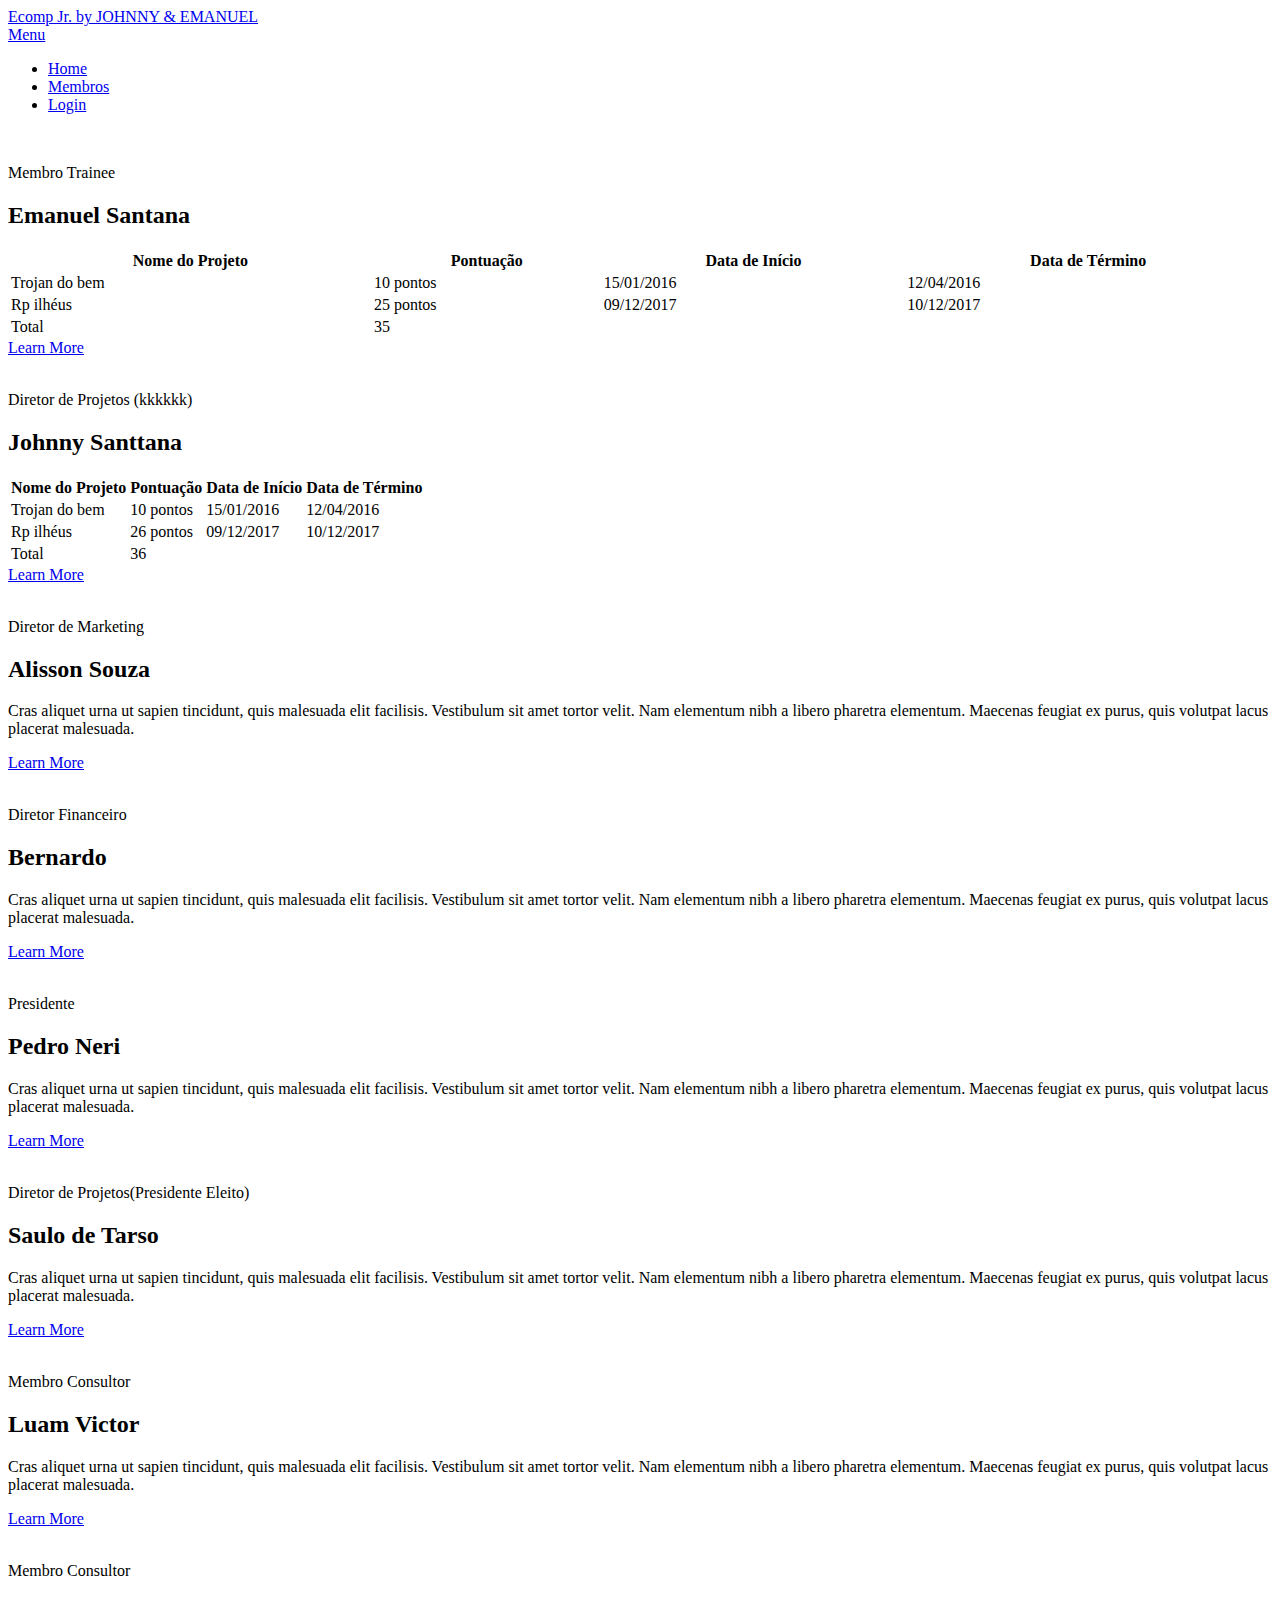
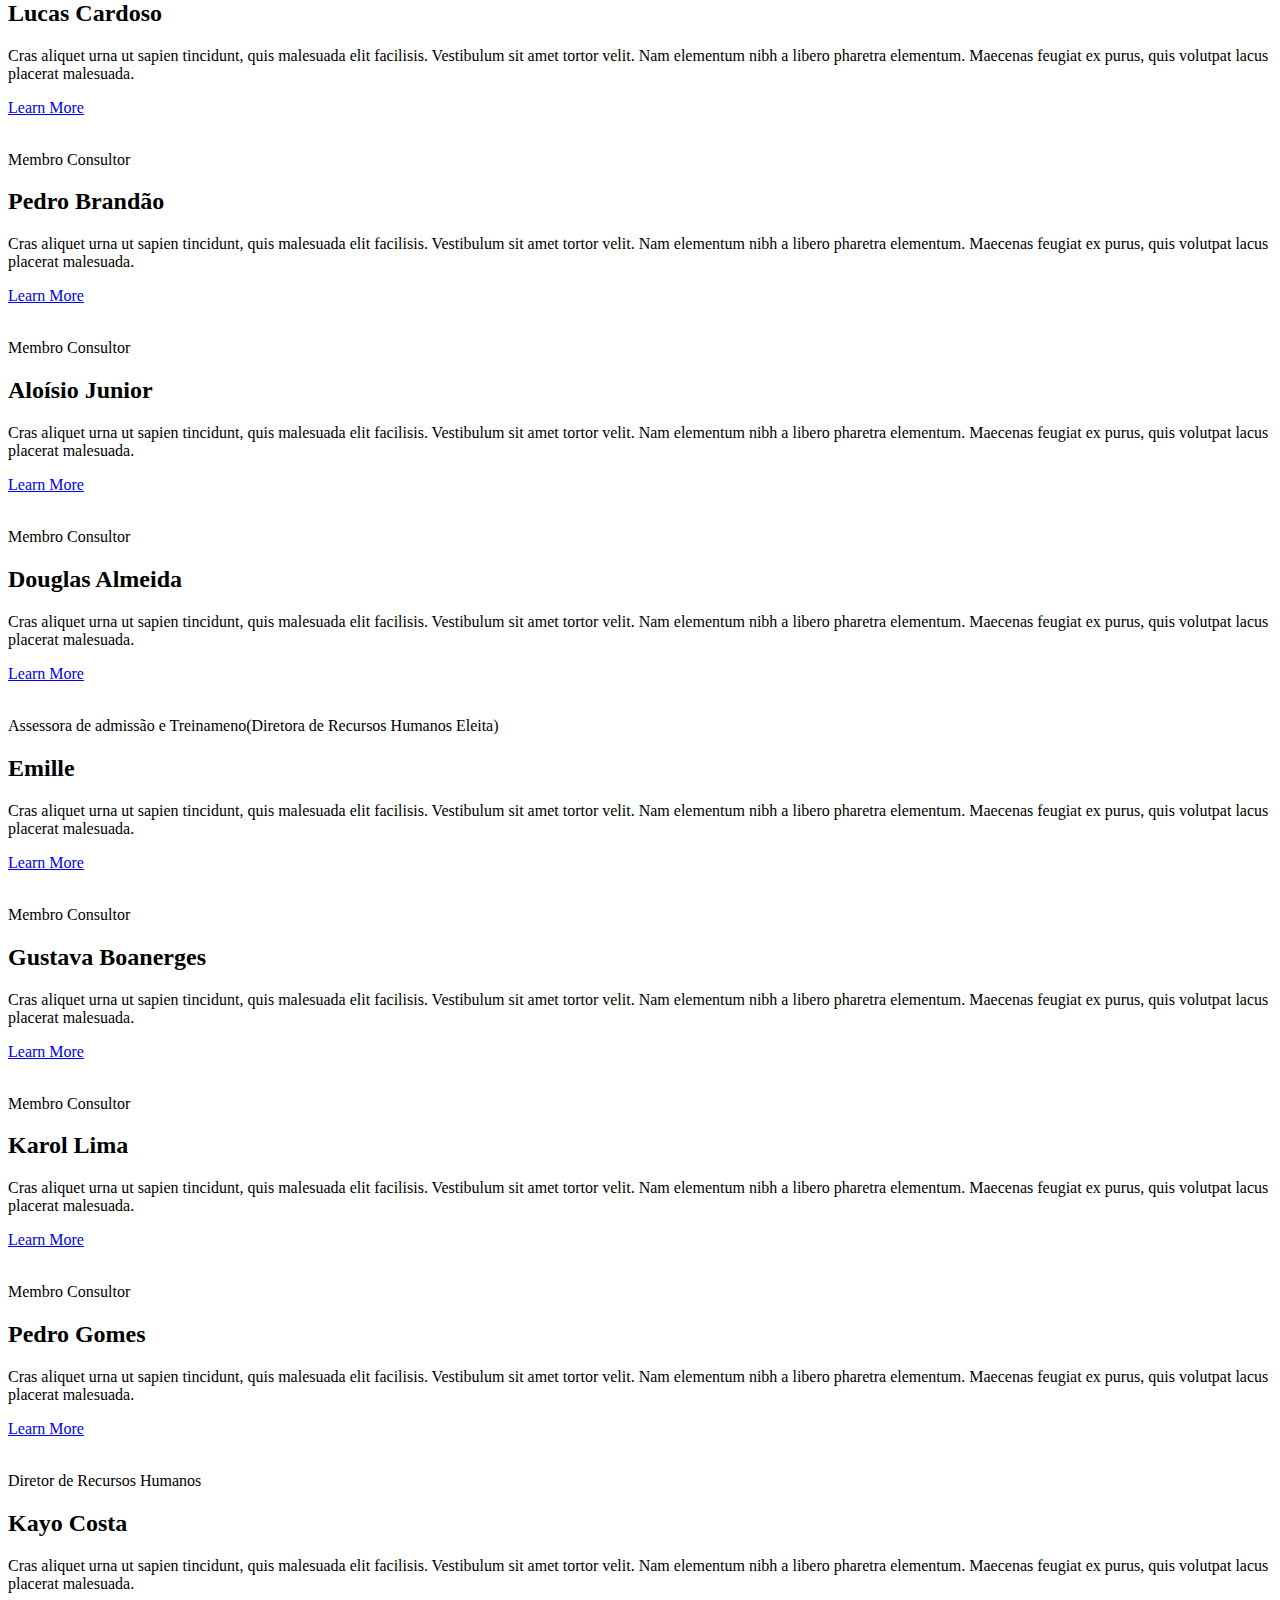
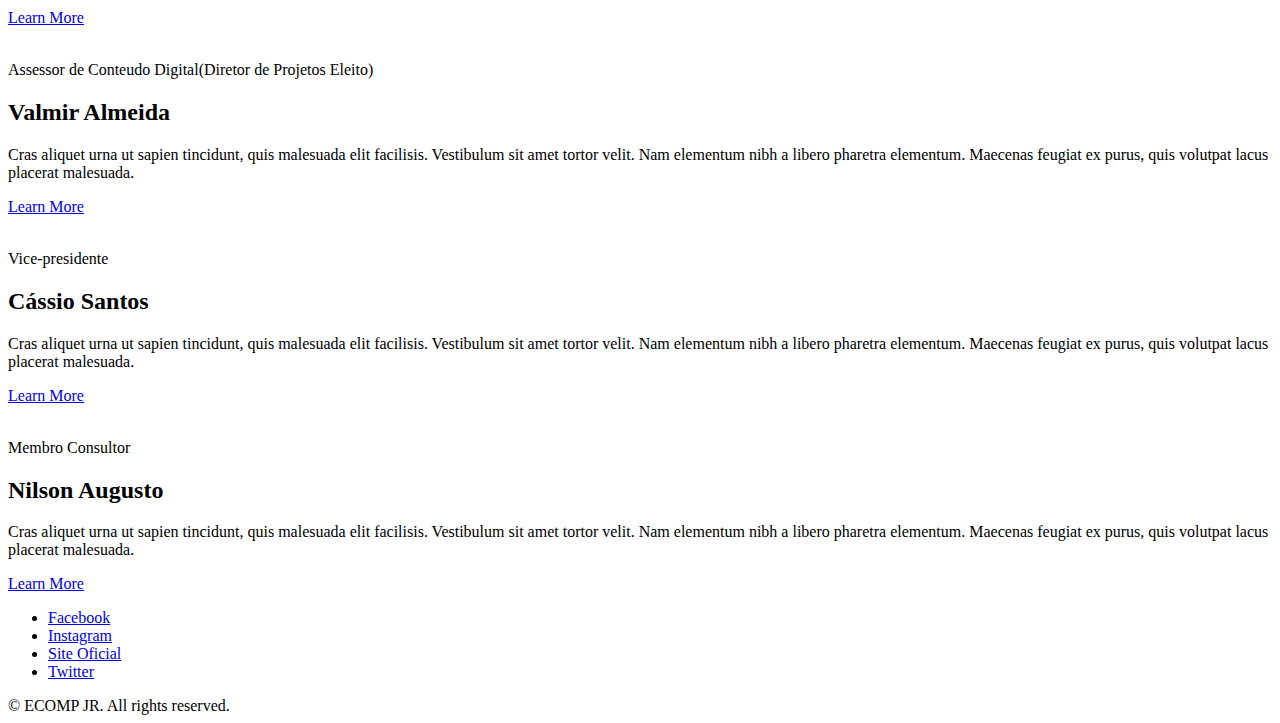
==== Projeto front-end/_view/membros.html @ f5c8751b "alteração do layout" ====
<!DOCTYPE html>
<html lang="PT-BR">

<head>

    <title>Página de Membros</title>
    <meta charset="UTF-8" />
    <meta name="viewport" content="width=device-width, initial-scale=1" />
    <link rel="stylesheet" href="../assets/css/main.css" />
</head>

<body>
    <!-- Header -->
    <header id="header" class="alt">
        <div class="logo">
            <a href="index.html">Ecomp Jr.
                <span> by JOHNNY & EMANUEL</span>
            </a>
        </div>
        <a href="#menu">Menu</a>
    </header>

    <!-- Nav -->
    <nav id="menu">
        <ul class="links">
            <li>
                <a href="../index.html">Home</a>
            </li>
            <li>
                <a href="membros.html">Membros</a>
            </li>
            <li>
                <a href="adm.html">Login</a>
            </li>
        </ul>
    </nav>

    <!-- One -->
    <section id="one" class="wrapper style2">
        <div class="inner">
            <div class="grid-style">

                <div>
                    <div class="box">
                        <div class="image fit">
                            <img src="images/pic02.jpg" alt="" />
                        </div>
                        <div class="content">
                            <header class="align-center">
                                <p>Membro Trainee</p>
                                <h2>Emanuel Santana</h2>
                            </header>
                            <table style="width:100%">
                                <tr>
                                    <th>Nome do Projeto</th>
                                    <th>Pontuação</th>
                                    <th>Data de Início</th>
                                    <th>Data de Término</th>
                                </tr>
                                <tr>
                                    <td>Trojan do bem</td>
                                    <td>10 pontos</td>
                                    <td>15/01/2016</td>
                                    <td>12/04/2016</td>
                                </tr>
                                <tr>
                                    <td>Rp ilhéus</td>
                                    <td>25 pontos</td>
                                    <td>09/12/2017</td>
                                    <td>10/12/2017</td>
                                </tr>
                                <tr>
                                    <td>Total</td>
                                    <td>35</td>
                                    <td></td>
                                    <td></td>
                                </tr>
                            </table>
                            <footer class="align-center">
                                <a href="#" class="button alt">Learn More</a>
                            </footer>
                        </div>
                    </div>
                </div>

                <div>
                    <div class="box">
                        <div class="image fit">
                            <img src="images/pic03.jpg" alt="" />
                        </div>
                        <div class="content">
                            <header class="align-center">
                                <p>Diretor de Projetos (kkkkkk)</p>
                                <h2>Johnny Santtana</h2>
                            </header>
                            <table>
                                <tr>
                                    <th>Nome do Projeto</th>
                                    <th>Pontuação</th>
                                    <th>Data de Início</th>
                                    <th>Data de Término</th>
                                </tr>
                                <tr>
                                    <td>Trojan do bem</td>
                                    <td>10 pontos</td>
                                    <td>15/01/2016</td>
                                    <td>12/04/2016</td>
                                </tr>
                                <tr>
                                    <td>Rp ilhéus</td>
                                    <td>26 pontos</td>
                                    <td>09/12/2017</td>
                                    <td>10/12/2017</td>
                                </tr>
                                <tr>
                                    <td>Total</td>
                                    <td>36</td>
                                    <td></td>
                                    <td></td>
                                </tr>
                            </table>
                            <footer class="align-center">
                                <a href="#" class="button alt">Learn More</a>
                            </footer>
                        </div>
                    </div>
                </div>
                <div>
                    <div class="box">
                        <div class="image fit">
                            <img src="images/member-1.jpg" alt="" />
                        </div>
                        <div class="content">
                            <header class="align-center">
                                <p>Diretor de Marketing</p>
                                <h2>Alisson Souza</h2>
                            </header>
                            <p> Cras aliquet urna ut sapien tincidunt, quis malesuada elit facilisis. Vestibulum sit amet tortor
                                velit. Nam elementum nibh a libero pharetra elementum. Maecenas feugiat ex purus, quis volutpat
                                lacus placerat malesuada.</p>
                            <footer class="align-center">
                                <a href="#" class="button alt">Learn More</a>
                            </footer>
                        </div>
                    </div>
                </div>
                <div>
                    <div class="box">
                        <div class="image fit">
                            <img src="images/member-2.jpg" alt="" />
                        </div>
                        <div class="content">
                            <header class="align-center">
                                <p>Diretor Financeiro</p>
                                <h2>Bernardo</h2>
                            </header>
                            <p> Cras aliquet urna ut sapien tincidunt, quis malesuada elit facilisis. Vestibulum sit amet tortor
                                velit. Nam elementum nibh a libero pharetra elementum. Maecenas feugiat ex purus, quis volutpat
                                lacus placerat malesuada.</p>
                            <footer class="align-center">
                                <a href="#" class="button alt">Learn More</a>
                            </footer>
                        </div>
                    </div>
                </div>
                <div>
                    <div class="box">
                        <div class="image fit">
                            <img src="images/member-15.jpg" alt="" />
                        </div>
                        <div class="content">
                            <header class="align-center">
                                <p>Presidente</p>
                                <h2>Pedro Neri</h2>
                            </header>
                            <p> Cras aliquet urna ut sapien tincidunt, quis malesuada elit facilisis. Vestibulum sit amet tortor
                                velit. Nam elementum nibh a libero pharetra elementum. Maecenas feugiat ex purus, quis volutpat
                                lacus placerat malesuada.</p>
                            <footer class="align-center">
                                <a href="#" class="button alt">Learn More</a>
                            </footer>
                        </div>
                    </div>
                </div>
                <div>
                    <div class="box">
                        <div class="image fit">
                            <img src="images/member-16.jpg" alt="" />
                        </div>
                        <div class="content">
                            <header class="align-center">
                                <p>Diretor de Projetos(Presidente Eleito)</p>
                                <h2>Saulo de Tarso</h2>
                            </header>
                            <p> Cras aliquet urna ut sapien tincidunt, quis malesuada elit facilisis. Vestibulum sit amet tortor
                                velit. Nam elementum nibh a libero pharetra elementum. Maecenas feugiat ex purus, quis volutpat
                                lacus placerat malesuada.</p>
                            <footer class="align-center">
                                <a href="#" class="button alt">Learn More</a>
                            </footer>
                        </div>
                    </div>
                </div>
                <div>
                    <div class="box">
                        <div class="image fit">
                            <img src="images/member-8.jpg" alt="" />
                        </div>
                        <div class="content">
                            <header class="align-center">
                                <p>Membro Consultor</p>
                                <h2>Luam Victor</h2>
                            </header>
                            <p> Cras aliquet urna ut sapien tincidunt, quis malesuada elit facilisis. Vestibulum sit amet tortor
                                velit. Nam elementum nibh a libero pharetra elementum. Maecenas feugiat ex purus, quis volutpat
                                lacus placerat malesuada.</p>
                            <footer class="align-center">
                                <a href="#" class="button alt">Learn More</a>
                            </footer>
                        </div>
                    </div>
                </div>
                <div>
                    <div class="box">
                        <div class="image fit">
                            <img src="images/member-10.jpg" alt="" />
                        </div>
                        <div class="content">
                            <header class="align-center">
                                <p>Membro Consultor</p>
                                <h2>Lucas Cardoso</h2>
                            </header>
                            <p> Cras aliquet urna ut sapien tincidunt, quis malesuada elit facilisis. Vestibulum sit amet tortor
                                velit. Nam elementum nibh a libero pharetra elementum. Maecenas feugiat ex purus, quis volutpat
                                lacus placerat malesuada.</p>
                            <footer class="align-center">
                                <a href="#" class="button alt">Learn More</a>
                            </footer>
                        </div>
                    </div>
                </div>
                <div>
                    <div class="box">
                        <div class="image fit">
                            <img src="images/member-14.jpg" alt="" />
                        </div>
                        <div class="content">
                            <header class="align-center">
                                <p>Membro Consultor</p>
                                <h2>Pedro Brandão</h2>
                            </header>
                            <p> Cras aliquet urna ut sapien tincidunt, quis malesuada elit facilisis. Vestibulum sit amet tortor
                                velit. Nam elementum nibh a libero pharetra elementum. Maecenas feugiat ex purus, quis volutpat
                                lacus placerat malesuada.</p>
                            <footer class="align-center">
                                <a href="#" class="button alt">Learn More</a>
                            </footer>
                        </div>
                    </div>
                </div>
                <div>
                    <div class="box">
                        <div class="image fit">
                            <img src="images/member-18.jpg" alt="" />
                        </div>
                        <div class="content">
                            <header class="align-center">
                                <p>Membro Consultor</p>
                                <h2>Aloísio Junior</h2>
                            </header>
                            <p> Cras aliquet urna ut sapien tincidunt, quis malesuada elit facilisis. Vestibulum sit amet tortor
                                velit. Nam elementum nibh a libero pharetra elementum. Maecenas feugiat ex purus, quis volutpat
                                lacus placerat malesuada.</p>
                            <footer class="align-center">
                                <a href="#" class="button alt">Learn More</a>
                            </footer>
                        </div>
                    </div>
                </div>
                <div>
                    <div class="box">
                        <div class="image fit">
                            <img src="images/member-19.jpg" alt="" />
                        </div>
                        <div class="content">
                            <header class="align-center">
                                <p>Membro Consultor</p>
                                <h2>Douglas Almeida</h2>
                            </header>
                            <p> Cras aliquet urna ut sapien tincidunt, quis malesuada elit facilisis. Vestibulum sit amet tortor
                                velit. Nam elementum nibh a libero pharetra elementum. Maecenas feugiat ex purus, quis volutpat
                                lacus placerat malesuada.</p>
                            <footer class="align-center">
                                <a href="#" class="button alt">Learn More</a>
                            </footer>
                        </div>
                    </div>
                </div>
                <div>
                    <div class="box">
                        <div class="image fit">
                            <img src="images/member-20.jpg" alt="" />
                        </div>
                        <div class="content">
                            <header class="align-center">
                                <p>Assessora de admissão e Treinameno(Diretora de Recursos Humanos Eleita)</p>
                                <h2>Emille</h2>
                            </header>
                            <p> Cras aliquet urna ut sapien tincidunt, quis malesuada elit facilisis. Vestibulum sit amet tortor
                                velit. Nam elementum nibh a libero pharetra elementum. Maecenas feugiat ex purus, quis volutpat
                                lacus placerat malesuada.</p>
                            <footer class="align-center">
                                <a href="#" class="button alt">Learn More</a>
                            </footer>
                        </div>
                    </div>
                </div>
                <div>
                    <div class="box">
                        <div class="image fit">
                            <img src="images/member-21.jpg" alt="" />
                        </div>
                        <div class="content">
                            <header class="align-center">
                                <p>Membro Consultor</p>
                                <h2>Gustava Boanerges</h2>
                            </header>
                            <p> Cras aliquet urna ut sapien tincidunt, quis malesuada elit facilisis. Vestibulum sit amet tortor
                                velit. Nam elementum nibh a libero pharetra elementum. Maecenas feugiat ex purus, quis volutpat
                                lacus placerat malesuada.</p>
                            <footer class="align-center">
                                <a href="#" class="button alt">Learn More</a>
                            </footer>
                        </div>
                    </div>
                </div>
                <div>
                    <div class="box">
                        <div class="image fit">
                            <img src="images/member-22.jpg" alt="" />
                        </div>
                        <div class="content">
                            <header class="align-center">
                                <p>Membro Consultor</p>
                                <h2>Karol Lima</h2>
                            </header>
                            <p> Cras aliquet urna ut sapien tincidunt, quis malesuada elit facilisis. Vestibulum sit amet tortor
                                velit. Nam elementum nibh a libero pharetra elementum. Maecenas feugiat ex purus, quis volutpat
                                lacus placerat malesuada.</p>
                            <footer class="align-center">
                                <a href="#" class="button alt">Learn More</a>
                            </footer>
                        </div>
                    </div>
                </div>
                <div>
                    <div class="box">
                        <div class="image fit">
                            <img src="images/member-23.jpg" alt="" />
                        </div>
                        <div class="content">
                            <header class="align-center">
                                <p>Membro Consultor</p>
                                <h2>Pedro Gomes</h2>
                            </header>
                            <p> Cras aliquet urna ut sapien tincidunt, quis malesuada elit facilisis. Vestibulum sit amet tortor
                                velit. Nam elementum nibh a libero pharetra elementum. Maecenas feugiat ex purus, quis volutpat
                                lacus placerat malesuada.</p>
                            <footer class="align-center">
                                <a href="#" class="button alt">Learn More</a>
                            </footer>
                        </div>
                    </div>
                </div>
                <div>
                    <div class="box">
                        <div class="image fit">
                            <img src="images/member-7.jpg" alt="" />
                        </div>
                        <div class="content">
                            <header class="align-center">
                                <p>Diretor de Recursos Humanos</p>
                                <h2>Kayo Costa</h2>
                            </header>
                            <p> Cras aliquet urna ut sapien tincidunt, quis malesuada elit facilisis. Vestibulum sit amet tortor
                                velit. Nam elementum nibh a libero pharetra elementum. Maecenas feugiat ex purus, quis volutpat
                                lacus placerat malesuada.</p>
                            <footer class="align-center">
                                <a href="#" class="button alt">Learn More</a>
                            </footer>
                        </div>
                    </div>
                </div>
                <div>
                    <div class="box">
                        <div class="image fit">
                            <img src="images/member-24.jpg" alt="" />
                        </div>
                        <div class="content">
                            <header class="align-center">
                                <p>Assessor de Conteudo Digital(Diretor de Projetos Eleito)</p>
                                <h2>Valmir Almeida</h2>
                            </header>
                            <p> Cras aliquet urna ut sapien tincidunt, quis malesuada elit facilisis. Vestibulum sit amet tortor
                                velit. Nam elementum nibh a libero pharetra elementum. Maecenas feugiat ex purus, quis volutpat
                                lacus placerat malesuada.</p>
                            <footer class="align-center">
                                <a href="#" class="button alt">Learn More</a>
                            </footer>
                        </div>
                    </div>
                </div>
                <div>
                    <div class="box">
                        <div class="image fit">
                            <img src="images/member-4.jpg" alt="" />
                        </div>
                        <div class="content">
                            <header class="align-center">
                                <p>Vice-presidente</p>
                                <h2>Cássio Santos</h2>
                            </header>
                            <p> Cras aliquet urna ut sapien tincidunt, quis malesuada elit facilisis. Vestibulum sit amet tortor
                                velit. Nam elementum nibh a libero pharetra elementum. Maecenas feugiat ex purus, quis volutpat
                                lacus placerat malesuada.</p>
                            <footer class="align-center">
                                <a href="#" class="button alt">Learn More</a>
                            </footer>
                        </div>
                    </div>
                </div>
                <div class="box">
                    <div class="image fit">
                        <img src="images/member-12.jpg" alt="" />
                    </div>
                    <div class="content">
                        <header class="align-center">
                            <p>Membro Consultor</p>
                            <h2>Nilson Augusto</h2>
                        </header>
                        <p> Cras aliquet urna ut sapien tincidunt, quis malesuada elit facilisis. Vestibulum sit amet tortor
                            velit. Nam elementum nibh a libero pharetra elementum. Maecenas feugiat ex purus, quis volutpat
                            lacus placerat malesuada.</p>
                        <footer class="align-center">
                            <a href="#" class="button alt">Learn More</a>
                        </footer>
                    </div>
                </div>
            </div>
        </div>
        </div>
        </div>
    </section>

    <!-- Footer -->
    <footer id="footer">
        <div class="container">
            <ul class="icons">

                <li>
                    <a href="https://www.facebook.com/ecompjr.uefs/" class="icon fa-facebook" target="_blank">
                        <span class="label">Facebook</span>
                    </a>
                </li>
                <li>
                    <a href="https://www.instagram.com/ecompjr/?hl=pt-br" class="icon fa-instagram" target="_blank">
                        <span class="label">Instagram</span>
                    </a>
                </li>
                <li>
                    <a href="http://www.ecompjr.com.br" class="icon fa-envelope-o" target="_blank">
                        <span class="label">Site Oficial</span>
                    </a>
                </li>
                <li>
                    <a href="https://twitter.com/EcompJr" class="icon fa-twitter" target="_blank">
                        <span class="label">Twitter</span>
                    </a>
                </li>
            </ul>
        </div>
        <div class="copyright">
            &copy; ECOMP JR. All rights reserved.
        </div>
    </footer>

    <!-- Scripts -->
    <script src="../assets/js/jquery.min.js"></script>
    <script src="../assets/js/jquery.scrollex.min.js"></script>
    <script src="../assets/js/skel.min.js"></script>
    <script src="../assets/js/util.js"></script>
    <script src="../assets/js/main.js"></script>

</body>

</html>
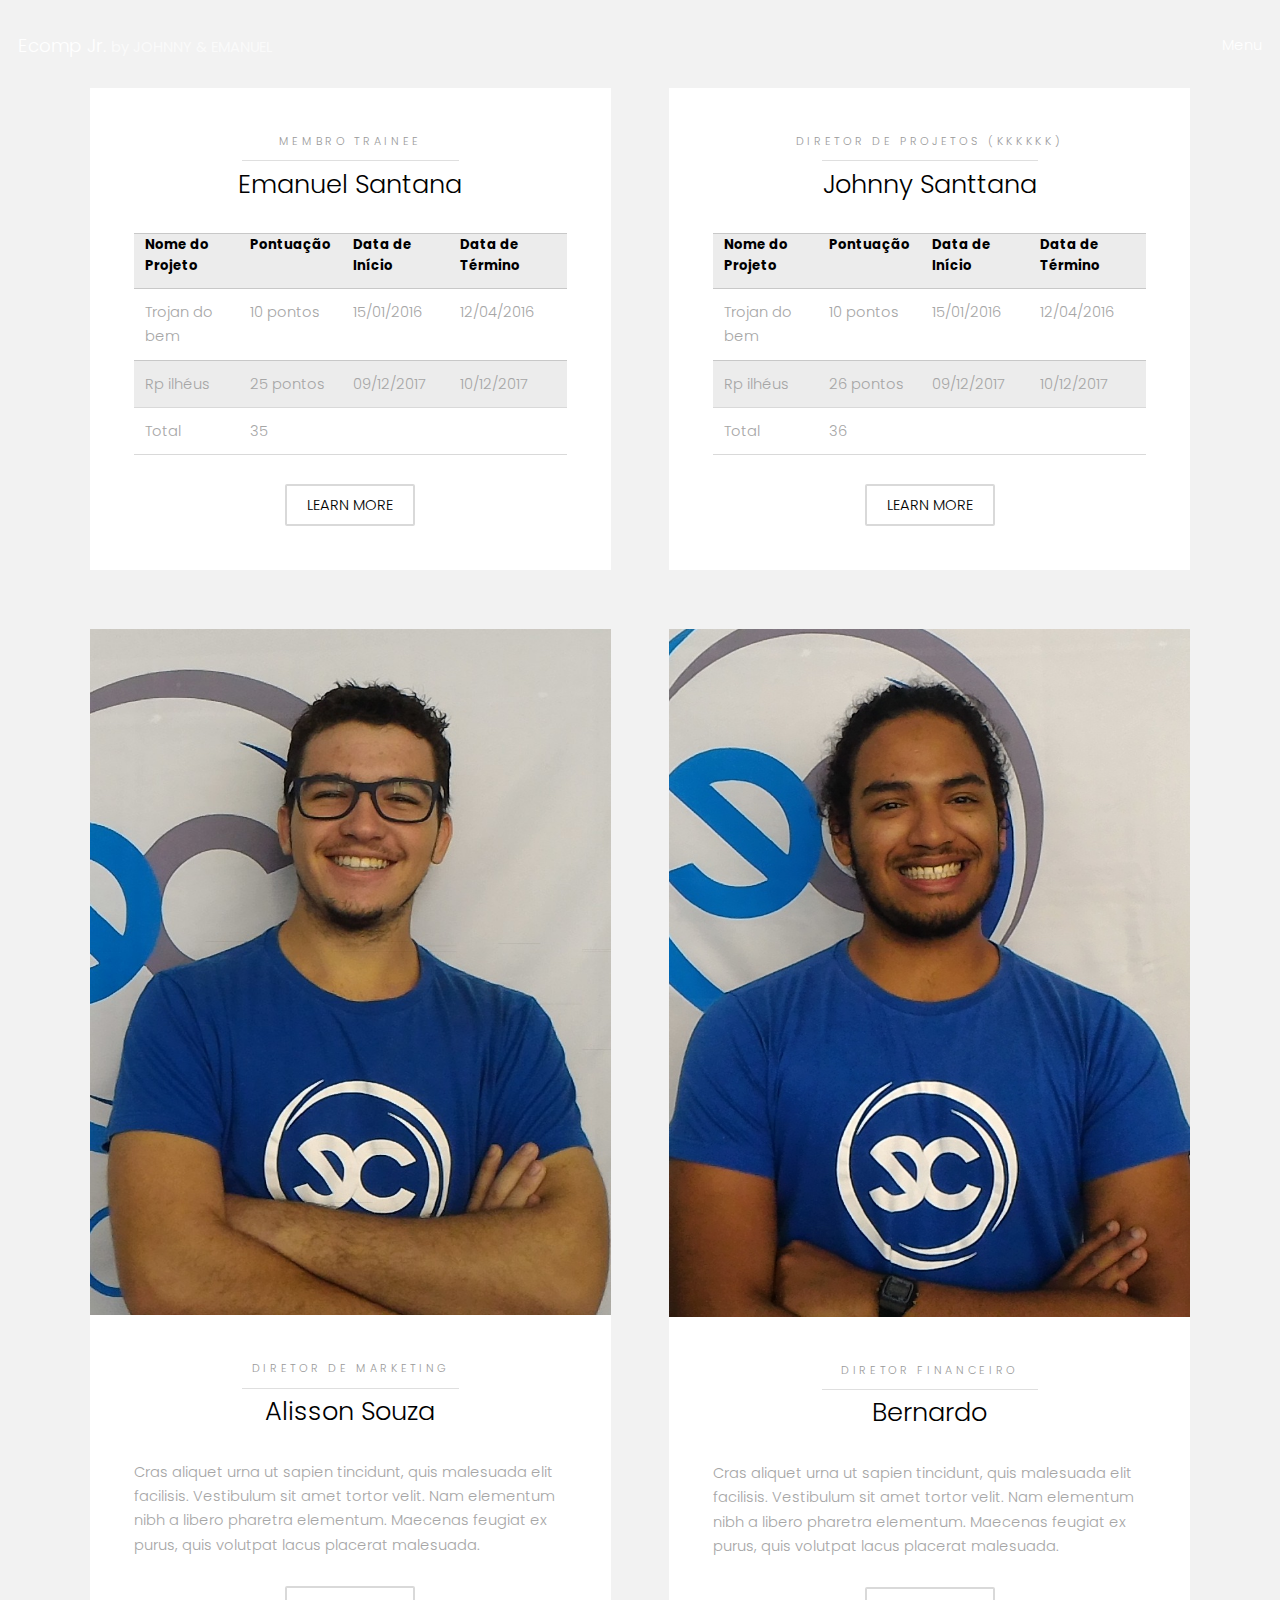
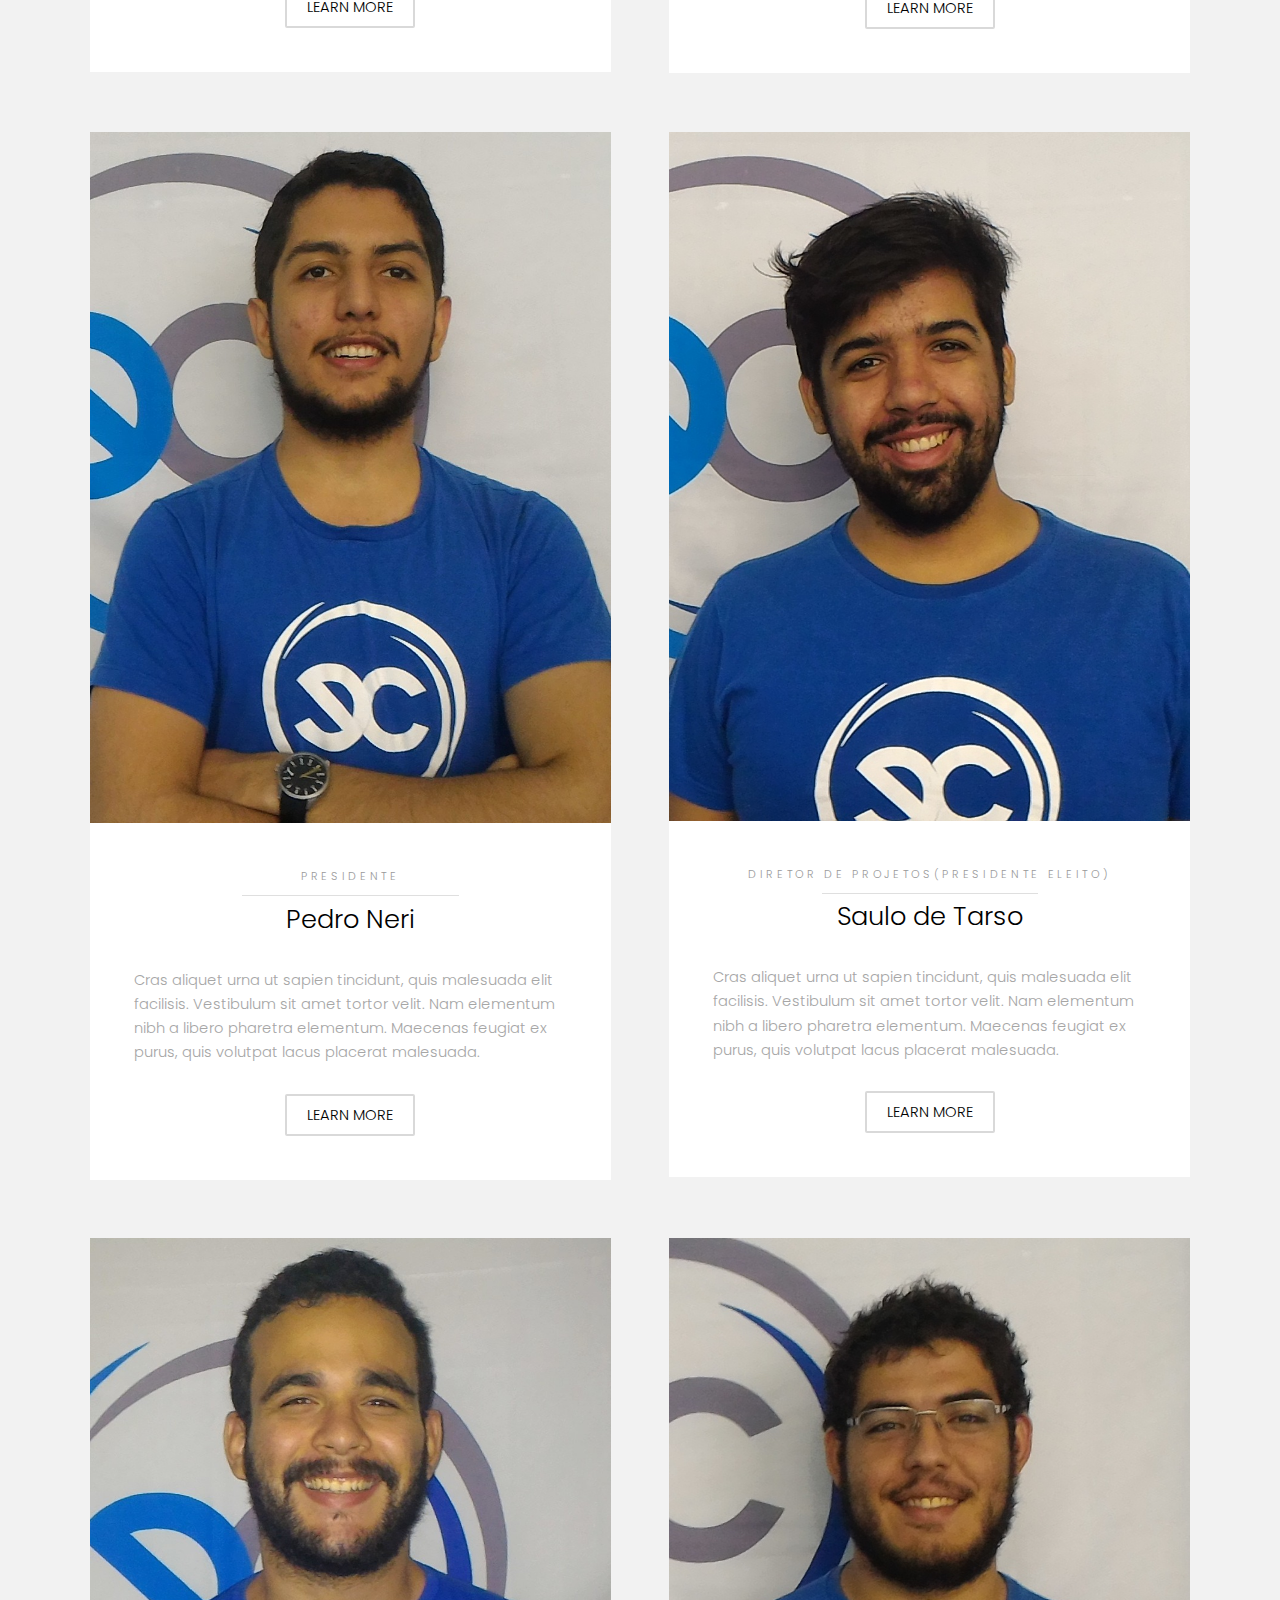
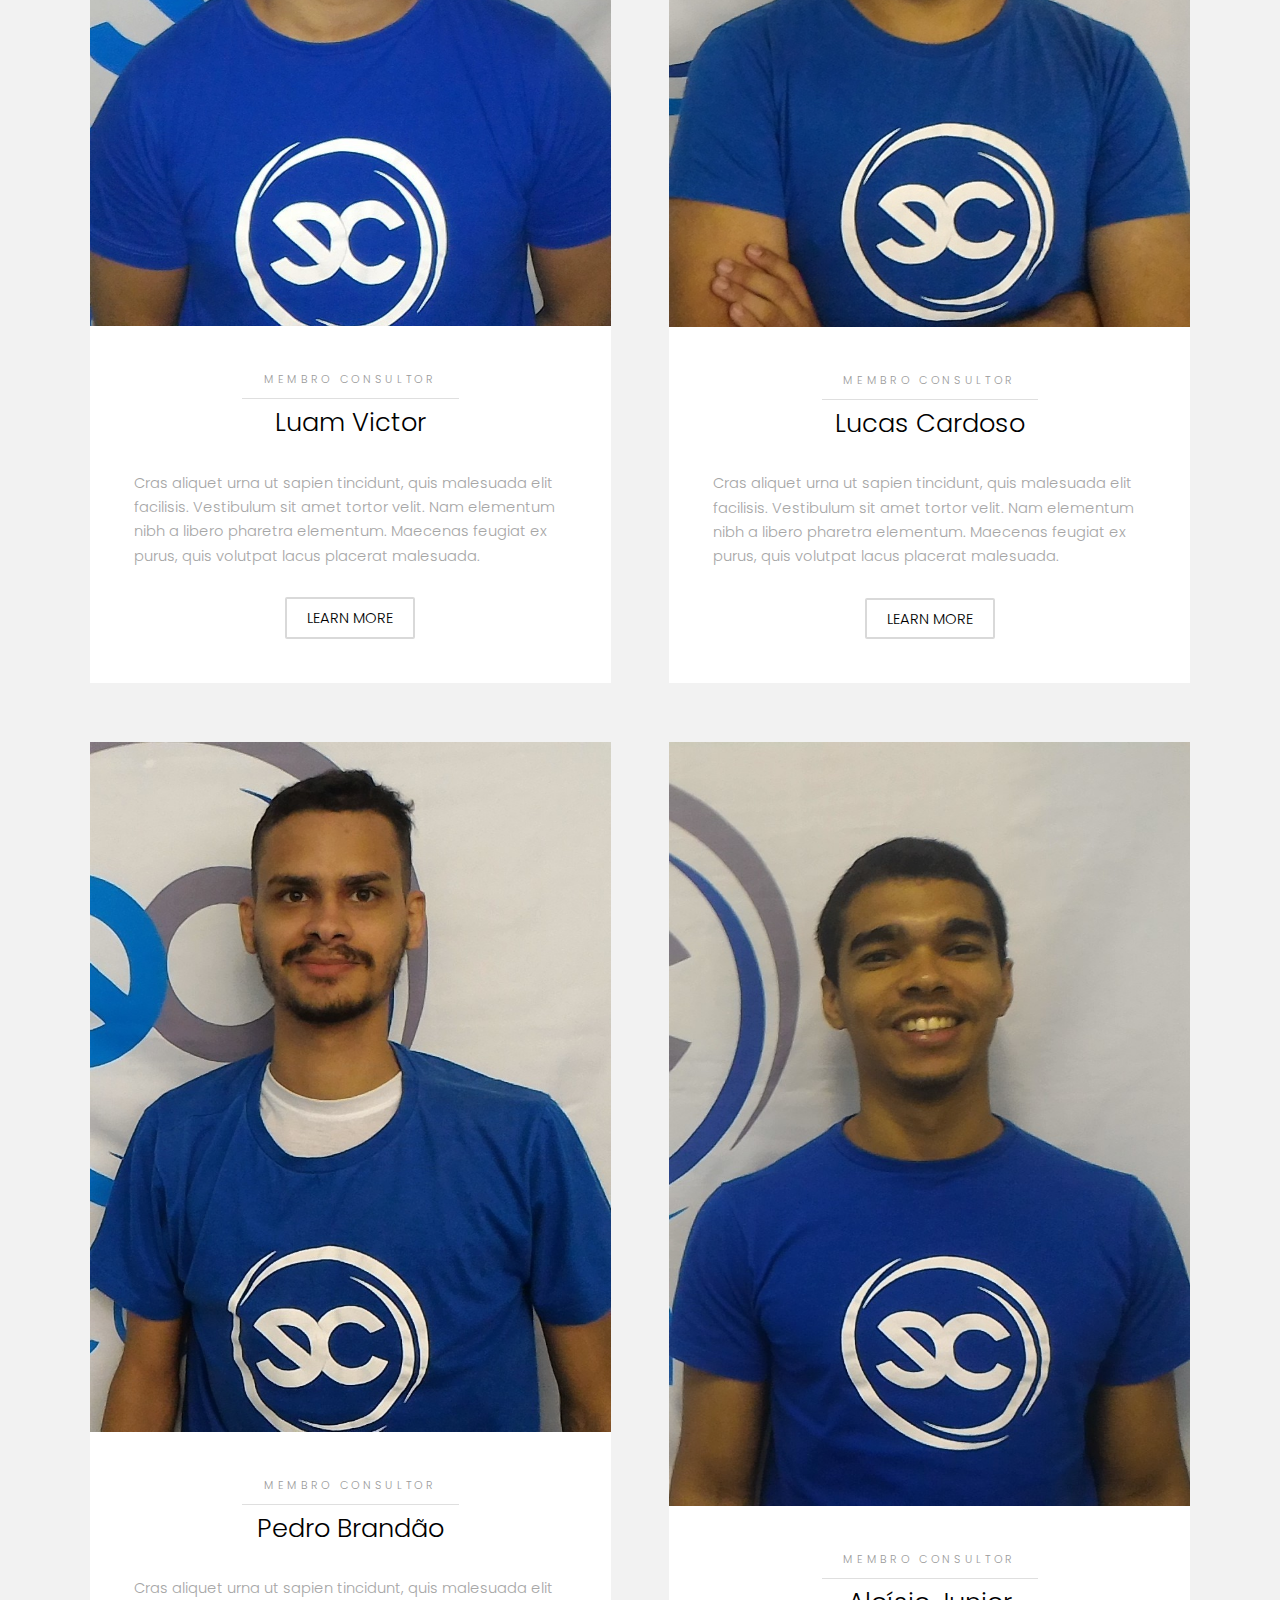
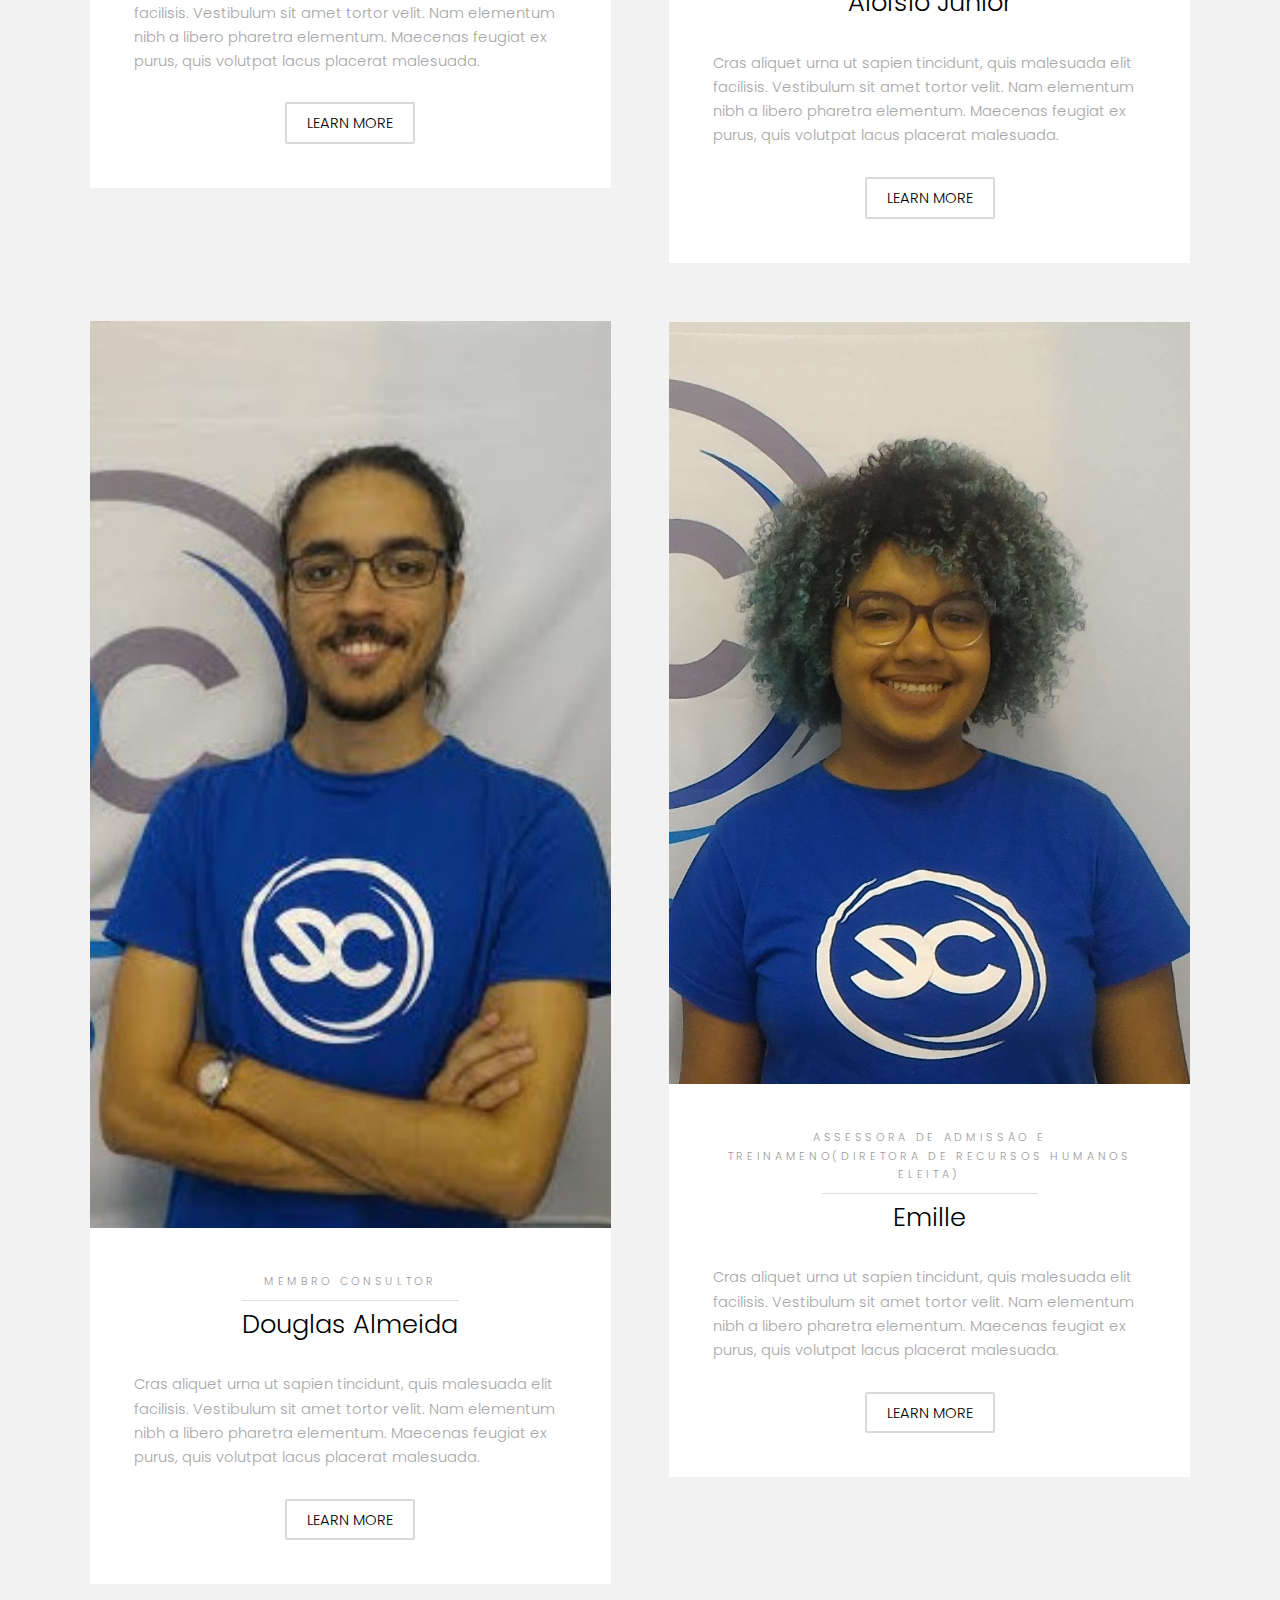
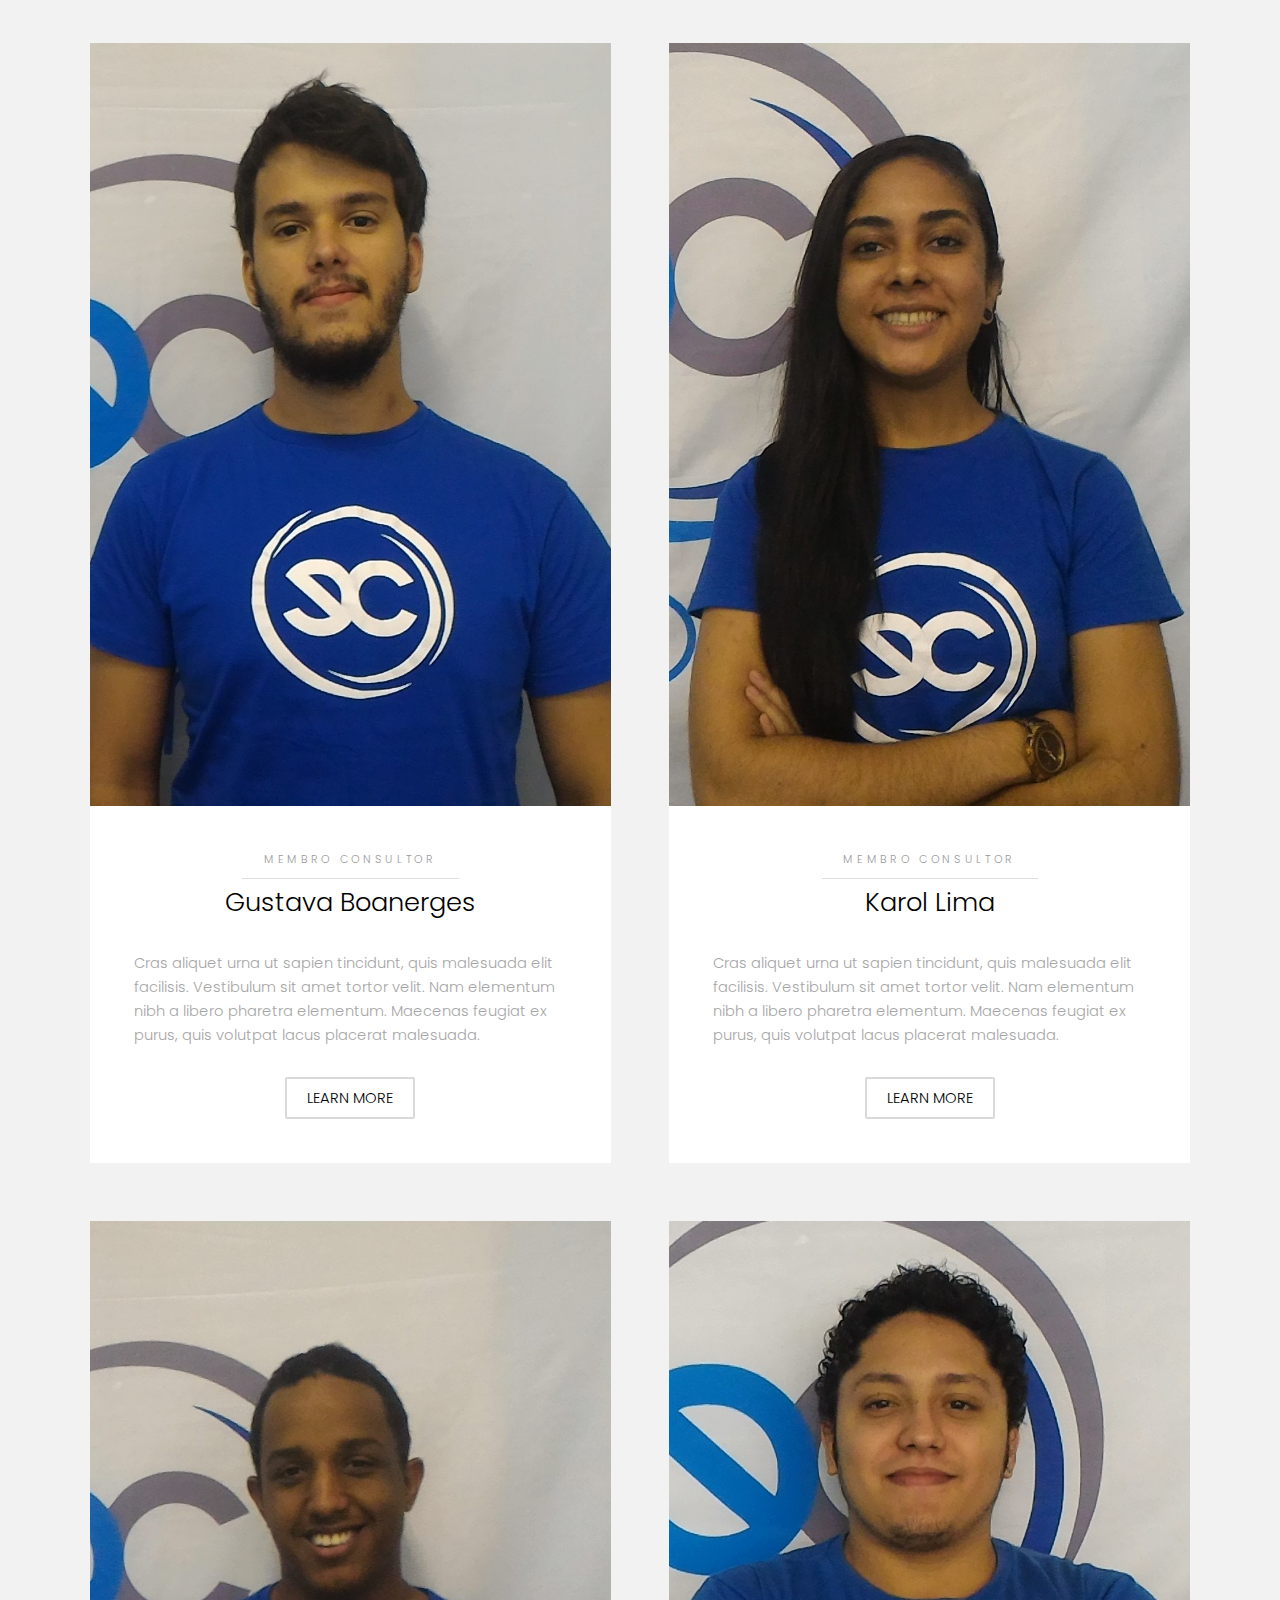
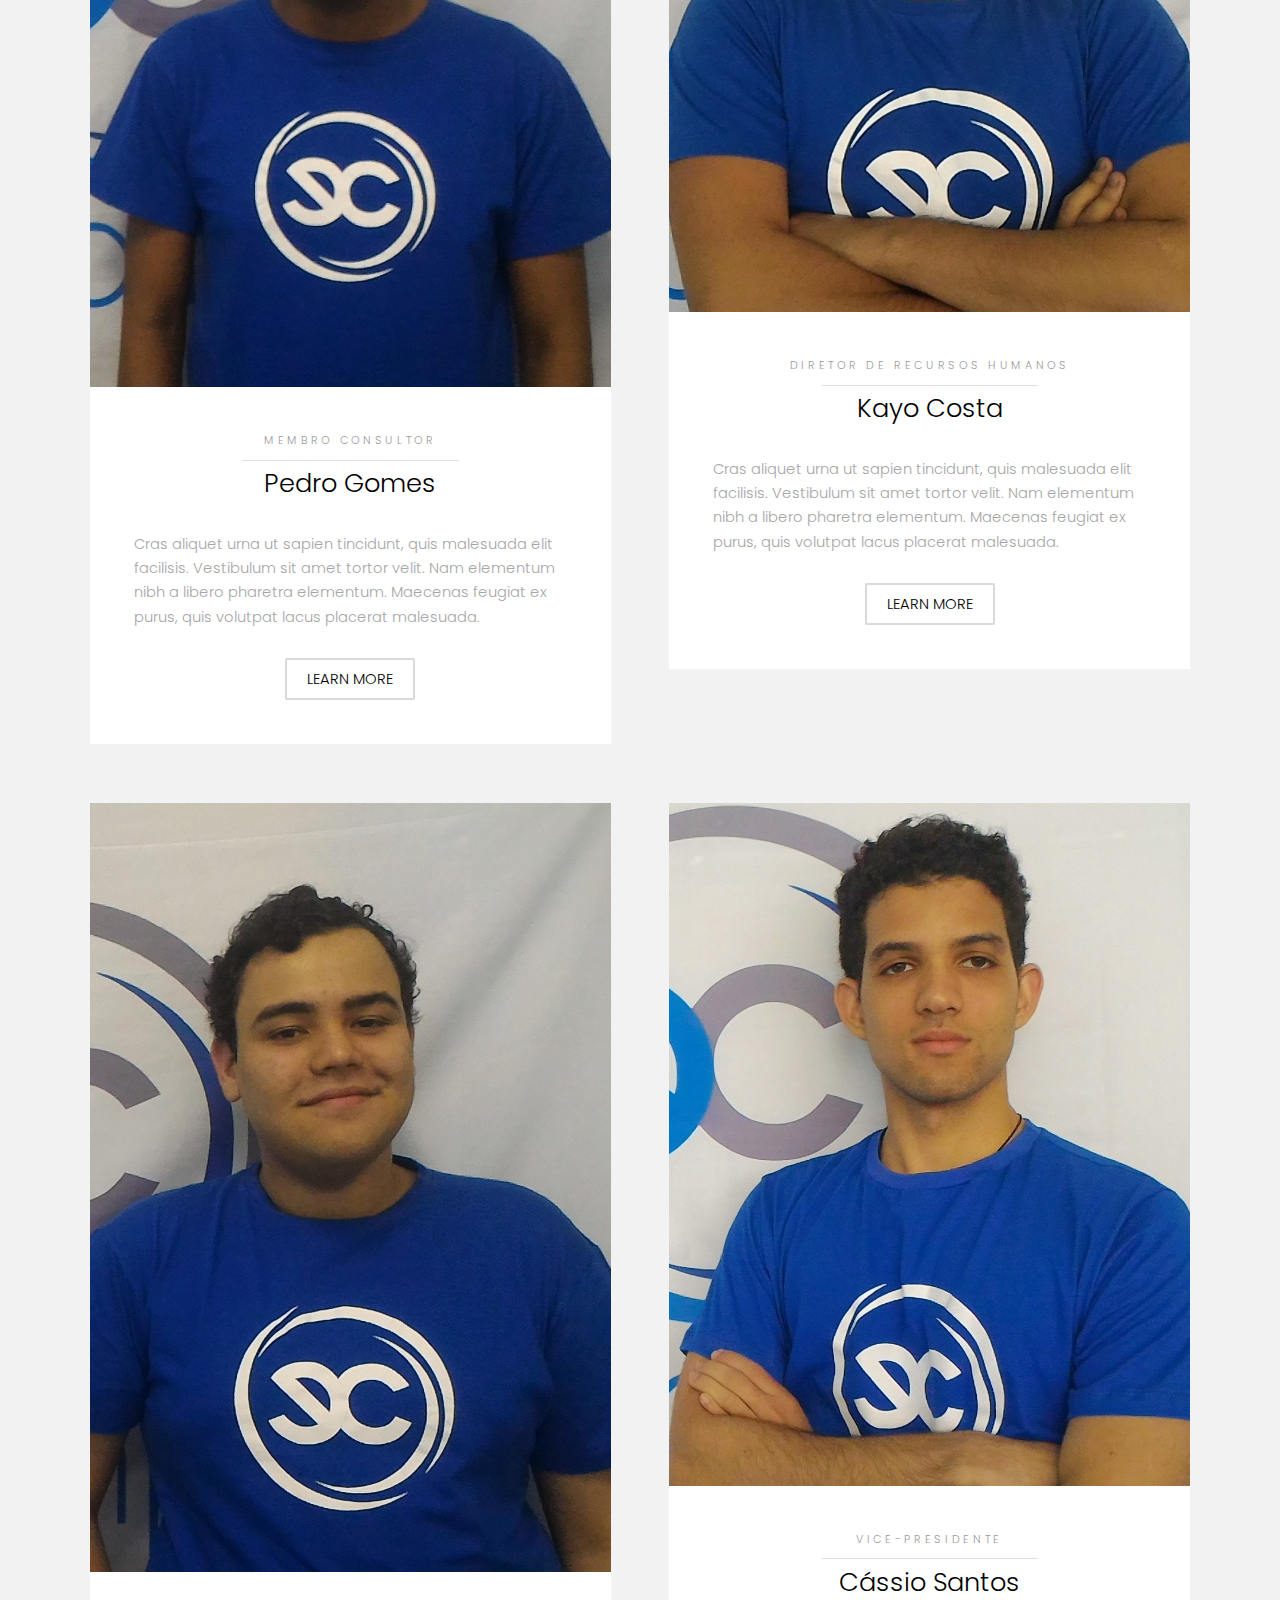
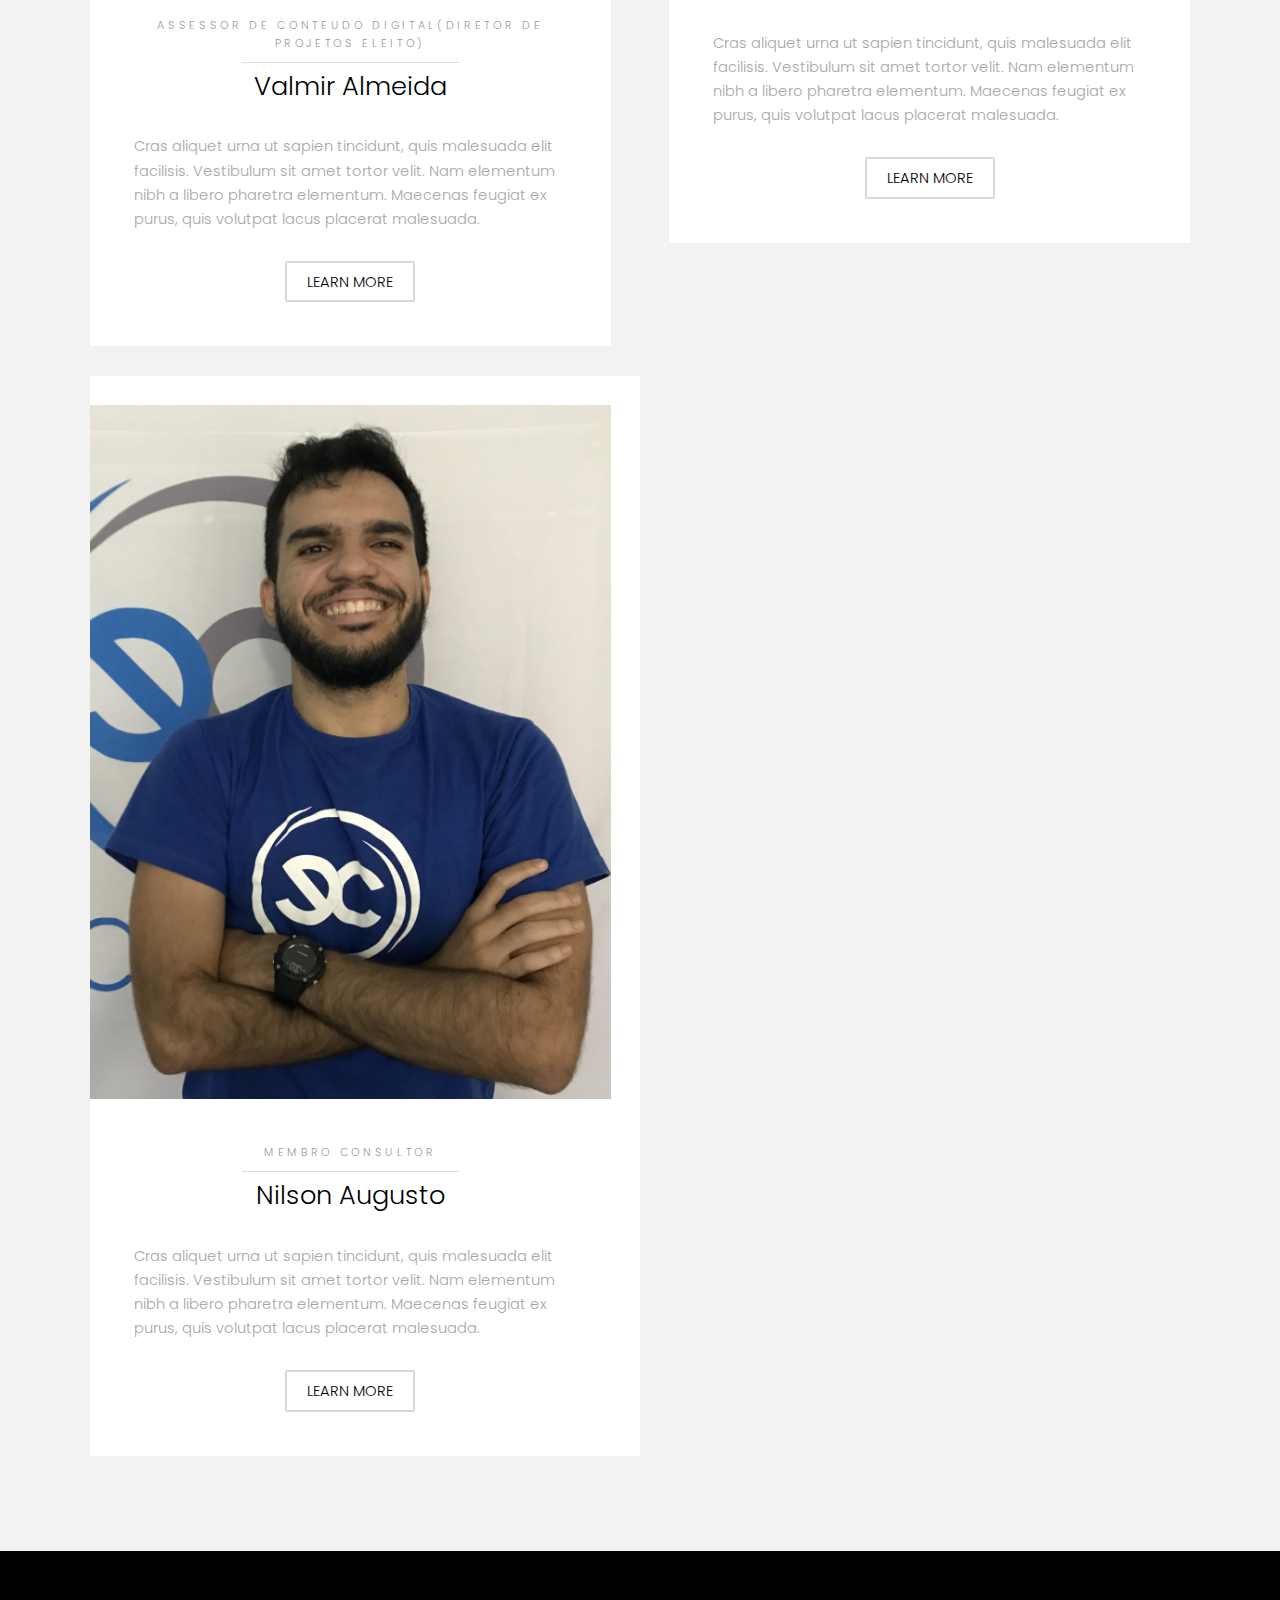
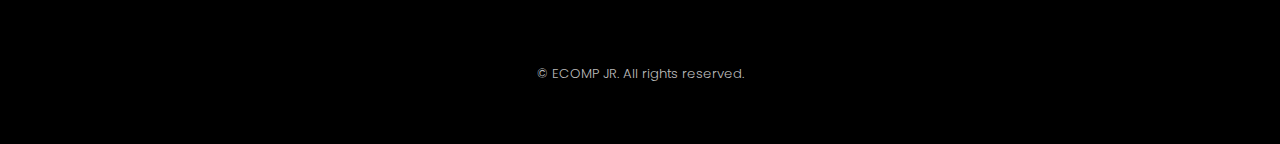
==== commit 2c804bcb: "alteração(o novo template melhor)" ====
--- a/Projeto front-end/_view/membros.html
+++ b/Projeto front-end/_view/membros.html
@@ -128,7 +128,7 @@
                 <div>
                     <div class="box">
                         <div class="image fit">
-                            <img src="images/member-1.jpg" alt="" />
+                            <img src="../images/member-1.jpg" alt="" />
                         </div>
                         <div class="content">
                             <header class="align-center">
@@ -147,7 +147,7 @@
                 <div>
                     <div class="box">
                         <div class="image fit">
-                            <img src="images/member-2.jpg" alt="" />
+                            <img src="../images/member-2.jpg" alt="" />
                         </div>
                         <div class="content">
                             <header class="align-center">
@@ -166,7 +166,7 @@
                 <div>
                     <div class="box">
                         <div class="image fit">
-                            <img src="images/member-15.jpg" alt="" />
+                            <img src="../images/member-15.jpg" alt="" />
                         </div>
                         <div class="content">
                             <header class="align-center">
@@ -185,7 +185,7 @@
                 <div>
                     <div class="box">
                         <div class="image fit">
-                            <img src="images/member-16.jpg" alt="" />
+                            <img src="../images/member-16.jpg" alt="" />
                         </div>
                         <div class="content">
                             <header class="align-center">
@@ -204,7 +204,7 @@
                 <div>
                     <div class="box">
                         <div class="image fit">
-                            <img src="images/member-8.jpg" alt="" />
+                            <img src="../images/member-8.jpg" alt="" />
                         </div>
                         <div class="content">
                             <header class="align-center">
@@ -223,7 +223,7 @@
                 <div>
                     <div class="box">
                         <div class="image fit">
-                            <img src="images/member-10.jpg" alt="" />
+                            <img src="../images/member-10.jpg" alt="" />
                         </div>
                         <div class="content">
                             <header class="align-center">
@@ -242,7 +242,7 @@
                 <div>
                     <div class="box">
                         <div class="image fit">
-                            <img src="images/member-14.jpg" alt="" />
+                            <img src="../images/member-14.jpg" alt="" />
                         </div>
                         <div class="content">
                             <header class="align-center">
@@ -261,7 +261,7 @@
                 <div>
                     <div class="box">
                         <div class="image fit">
-                            <img src="images/member-18.jpg" alt="" />
+                            <img src="../images/member-18.jpg" alt="" />
                         </div>
                         <div class="content">
                             <header class="align-center">
@@ -280,7 +280,7 @@
                 <div>
                     <div class="box">
                         <div class="image fit">
-                            <img src="images/member-19.jpg" alt="" />
+                            <img src="../images/member-19.jpg" alt="" />
                         </div>
                         <div class="content">
                             <header class="align-center">
@@ -299,7 +299,7 @@
                 <div>
                     <div class="box">
                         <div class="image fit">
-                            <img src="images/member-20.jpg" alt="" />
+                            <img src="../images/member-20.jpg" alt="" />
                         </div>
                         <div class="content">
                             <header class="align-center">
@@ -318,7 +318,7 @@
                 <div>
                     <div class="box">
                         <div class="image fit">
-                            <img src="images/member-21.jpg" alt="" />
+                            <img src="../images/member-21.jpg" alt="" />
                         </div>
                         <div class="content">
                             <header class="align-center">
@@ -337,7 +337,7 @@
                 <div>
                     <div class="box">
                         <div class="image fit">
-                            <img src="images/member-22.jpg" alt="" />
+                            <img src="../images/member-22.jpg" alt="" />
                         </div>
                         <div class="content">
                             <header class="align-center">
@@ -356,7 +356,7 @@
                 <div>
                     <div class="box">
                         <div class="image fit">
-                            <img src="images/member-23.jpg" alt="" />
+                            <img src="../images/member-23.jpg" alt="" />
                         </div>
                         <div class="content">
                             <header class="align-center">
@@ -375,7 +375,7 @@
                 <div>
                     <div class="box">
                         <div class="image fit">
-                            <img src="images/member-7.jpg" alt="" />
+                            <img src="../images/member-7.jpg" alt="" />
                         </div>
                         <div class="content">
                             <header class="align-center">
@@ -394,7 +394,7 @@
                 <div>
                     <div class="box">
                         <div class="image fit">
-                            <img src="images/member-24.jpg" alt="" />
+                            <img src="../images/member-24.jpg" alt="" />
                         </div>
                         <div class="content">
                             <header class="align-center">
@@ -413,7 +413,7 @@
                 <div>
                     <div class="box">
                         <div class="image fit">
-                            <img src="images/member-4.jpg" alt="" />
+                            <img src="../images/member-4.jpg" alt="" />
                         </div>
                         <div class="content">
                             <header class="align-center">
@@ -431,7 +431,7 @@
                 </div>
                 <div class="box">
                     <div class="image fit">
-                        <img src="images/member-12.jpg" alt="" />
+                        <img src="../images/member-12.jpg" alt="" />
                     </div>
                     <div class="content">
                         <header class="align-center">
--- a/Projeto front-end/assets/css/main.css
+++ b/Projeto front-end/assets/css/main.css
@@ -0,0 +1,4224 @@
+@charset "UTF-8";
+@import url(font-awesome.min.css);
+@import url("https://fonts.googleapis.com/css?family=Poppins:300,400,500,600,700");
+
+/*
+	Hielo by TEMPLATED
+	templated.co @templatedco
+	Released for free under the Creative Commons Attribution 3.0 license (templated.co/license)
+*/
+
+
+/* Reset */
+
+html,
+body,
+div,
+span,
+applet,
+object,
+iframe,
+h1,
+h2,
+h3,
+h4,
+h5,
+h6,
+p,
+blockquote,
+pre,
+a,
+abbr,
+acronym,
+address,
+big,
+cite,
+code,
+del,
+dfn,
+em,
+img,
+ins,
+kbd,
+q,
+s,
+samp,
+small,
+strike,
+strong,
+sub,
+sup,
+tt,
+var,
+b,
+u,
+i,
+center,
+dl,
+dt,
+dd,
+ol,
+ul,
+li,
+fieldset,
+form,
+label,
+legend,
+table,
+caption,
+tbody,
+tfoot,
+thead,
+tr,
+th,
+td,
+article,
+aside,
+canvas,
+details,
+embed,
+figure,
+figcaption,
+footer,
+header,
+hgroup,
+menu,
+nav,
+output,
+ruby,
+section,
+summary,
+time,
+mark,
+audio,
+video {
+    margin: 0;
+    padding: 0;
+    border: 0;
+    font-size: 100%;
+    font: inherit;
+    vertical-align: baseline;
+}
+
+article,
+aside,
+details,
+figcaption,
+figure,
+footer,
+header,
+hgroup,
+menu,
+nav,
+section {
+    display: block;
+}
+
+body {
+    line-height: 1;
+}
+
+ol,
+ul {
+    list-style: none;
+}
+
+blockquote,
+q {
+    quotes: none;
+}
+
+blockquote:before,
+blockquote:after,
+q:before,
+q:after {
+    content: '';
+    content: none;
+}
+
+table {
+    border-collapse: collapse;
+    border-spacing: 0;
+}
+
+body {
+    -webkit-text-size-adjust: none;
+}
+
+
+/* Box Model */
+
+*,
+*:before,
+*:after {
+    -moz-box-sizing: border-box;
+    -webkit-box-sizing: border-box;
+    box-sizing: border-box;
+}
+
+
+/* Containers */
+
+.container {
+    margin-left: auto;
+    margin-right: auto;
+}
+
+.container.\31 25\25 {
+    width: 100%;
+    max-width: 100rem;
+    min-width: 80rem;
+}
+
+.container.\37 5\25 {
+    width: 60rem;
+}
+
+.container.\35 0\25 {
+    width: 40rem;
+}
+
+.container.\32 5\25 {
+    width: 20rem;
+}
+
+.container {
+    width: 80rem;
+}
+
+@media screen and (max-width: 1680px) {
+    .container.\31 25\25 {
+        width: 100%;
+        max-width: 100rem;
+        min-width: 80rem;
+    }
+    .container.\37 5\25 {
+        width: 60rem;
+    }
+    .container.\35 0\25 {
+        width: 40rem;
+    }
+    .container.\32 5\25 {
+        width: 20rem;
+    }
+    .container {
+        width: 80rem;
+    }
+}
+
+@media screen and (max-width: 1280px) {
+    .container.\31 25\25 {
+        width: 100%;
+        max-width: 81.25rem;
+        min-width: 65rem;
+    }
+    .container.\37 5\25 {
+        width: 48.75rem;
+    }
+    .container.\35 0\25 {
+        width: 32.5rem;
+    }
+    .container.\32 5\25 {
+        width: 16.25rem;
+    }
+    .container {
+        width: 65rem;
+    }
+}
+
+@media screen and (max-width: 980px) {
+    .container.\31 25\25 {
+        width: 100%;
+        max-width: 112.5%;
+        min-width: 90%;
+    }
+    .container.\37 5\25 {
+        width: 67.5%;
+    }
+    .container.\35 0\25 {
+        width: 45%;
+    }
+    .container.\32 5\25 {
+        width: 22.5%;
+    }
+    .container {
+        width: 90%;
+    }
+}
+
+@media screen and (max-width: 736px) {
+    .container.\31 25\25 {
+        width: 100%;
+        max-width: 112.5%;
+        min-width: 90%;
+    }
+    .container.\37 5\25 {
+        width: 67.5%;
+    }
+    .container.\35 0\25 {
+        width: 45%;
+    }
+    .container.\32 5\25 {
+        width: 22.5%;
+    }
+    .container {
+        width: 90% !important;
+    }
+}
+
+@media screen and (max-width: 480px) {
+    .container.\31 25\25 {
+        width: 100%;
+        max-width: 112.5%;
+        min-width: 90%;
+    }
+    .container.\37 5\25 {
+        width: 67.5%;
+    }
+    .container.\35 0\25 {
+        width: 45%;
+    }
+    .container.\32 5\25 {
+        width: 22.5%;
+    }
+    .container {
+        width: 90% !important;
+    }
+}
+
+
+/* Grid */
+
+.row {
+    border-bottom: solid 1px transparent;
+    -moz-box-sizing: border-box;
+    -webkit-box-sizing: border-box;
+    box-sizing: border-box;
+}
+
+.row>* {
+    float: left;
+    -moz-box-sizing: border-box;
+    -webkit-box-sizing: border-box;
+    box-sizing: border-box;
+}
+
+.row:after,
+.row:before {
+    content: '';
+    display: block;
+    clear: both;
+    height: 0;
+}
+
+.row.uniform>*> :first-child {
+    margin-top: 0;
+}
+
+.row.uniform>*> :last-child {
+    margin-bottom: 0;
+}
+
+.row.\30 \25>* {
+    padding: 0 0 0 0rem;
+}
+
+.row.\30 \25 {
+    margin: 0 0 -1px 0rem;
+}
+
+.row.uniform.\30 \25>* {
+    padding: 0rem 0 0 0rem;
+}
+
+.row.uniform.\30 \25 {
+    margin: 0rem 0 -1px 0rem;
+}
+
+.row>* {
+    padding: 0 0 0 2rem;
+}
+
+.row {
+    margin: 0 0 -1px -2rem;
+}
+
+.row.uniform>* {
+    padding: 2rem 0 0 2rem;
+}
+
+.row.uniform {
+    margin: -2rem 0 -1px -2rem;
+}
+
+.row.\32 00\25>* {
+    padding: 0 0 0 4rem;
+}
+
+.row.\32 00\25 {
+    margin: 0 0 -1px -4rem;
+}
+
+.row.uniform.\32 00\25>* {
+    padding: 4rem 0 0 4rem;
+}
+
+.row.uniform.\32 00\25 {
+    margin: -4rem 0 -1px -4rem;
+}
+
+.row.\31 50\25>* {
+    padding: 0 0 0 3rem;
+}
+
+.row.\31 50\25 {
+    margin: 0 0 -1px -3rem;
+}
+
+.row.uniform.\31 50\25>* {
+    padding: 3rem 0 0 3rem;
+}
+
+.row.uniform.\31 50\25 {
+    margin: -3rem 0 -1px -3rem;
+}
+
+.row.\35 0\25>* {
+    padding: 0 0 0 1rem;
+}
+
+.row.\35 0\25 {
+    margin: 0 0 -1px -1rem;
+}
+
+.row.uniform.\35 0\25>* {
+    padding: 1rem 0 0 1rem;
+}
+
+.row.uniform.\35 0\25 {
+    margin: -1rem 0 -1px -1rem;
+}
+
+.row.\32 5\25>* {
+    padding: 0 0 0 0.5rem;
+}
+
+.row.\32 5\25 {
+    margin: 0 0 -1px -0.5rem;
+}
+
+.row.uniform.\32 5\25>* {
+    padding: 0.5rem 0 0 0.5rem;
+}
+
+.row.uniform.\32 5\25 {
+    margin: -0.5rem 0 -1px -0.5rem;
+}
+
+.\31 2u,
+.\31 2u\24 {
+    width: 100%;
+    clear: none;
+    margin-left: 0;
+}
+
+.\31 1u,
+.\31 1u\24 {
+    width: 91.6666666667%;
+    clear: none;
+    margin-left: 0;
+}
+
+.\31 0u,
+.\31 0u\24 {
+    width: 83.3333333333%;
+    clear: none;
+    margin-left: 0;
+}
+
+.\39 u,
+.\39 u\24 {
+    width: 75%;
+    clear: none;
+    margin-left: 0;
+}
+
+.\38 u,
+.\38 u\24 {
+    width: 66.6666666667%;
+    clear: none;
+    margin-left: 0;
+}
+
+.\37 u,
+.\37 u\24 {
+    width: 58.3333333333%;
+    clear: none;
+    margin-left: 0;
+}
+
+.\36 u,
+.\36 u\24 {
+    width: 50%;
+    clear: none;
+    margin-left: 0;
+}
+
+.\35 u,
+.\35 u\24 {
+    width: 41.6666666667%;
+    clear: none;
+    margin-left: 0;
+}
+
+.\34 u,
+.\34 u\24 {
+    width: 33.3333333333%;
+    clear: none;
+    margin-left: 0;
+}
+
+.\33 u,
+.\33 u\24 {
+    width: 25%;
+    clear: none;
+    margin-left: 0;
+}
+
+.\32 u,
+.\32 u\24 {
+    width: 16.6666666667%;
+    clear: none;
+    margin-left: 0;
+}
+
+.\31 u,
+.\31 u\24 {
+    width: 8.3333333333%;
+    clear: none;
+    margin-left: 0;
+}
+
+.\31 2u\24+*,
+.\31 1u\24+*,
+.\31 0u\24+*,
+.\39 u\24+*,
+.\38 u\24+*,
+.\37 u\24+*,
+.\36 u\24+*,
+.\35 u\24+*,
+.\34 u\24+*,
+.\33 u\24+*,
+.\32 u\24+*,
+.\31 u\24+* {
+    clear: left;
+}
+
+.\-11u {
+    margin-left: 91.66667%;
+}
+
+.\-10u {
+    margin-left: 83.33333%;
+}
+
+.\-9u {
+    margin-left: 75%;
+}
+
+.\-8u {
+    margin-left: 66.66667%;
+}
+
+.\-7u {
+    margin-left: 58.33333%;
+}
+
+.\-6u {
+    margin-left: 50%;
+}
+
+.\-5u {
+    margin-left: 41.66667%;
+}
+
+.\-4u {
+    margin-left: 33.33333%;
+}
+
+.\-3u {
+    margin-left: 25%;
+}
+
+.\-2u {
+    margin-left: 16.66667%;
+}
+
+.\-1u {
+    margin-left: 8.33333%;
+}
+
+@media screen and (max-width: 1680px) {
+    .row>* {
+        padding: 0 0 0 2rem;
+    }
+    .row {
+        margin: 0 0 -1px -2rem;
+    }
+    .row.uniform>* {
+        padding: 2rem 0 0 2rem;
+    }
+    .row.uniform {
+        margin: -2rem 0 -1px -2rem;
+    }
+    .row.\32 00\25>* {
+        padding: 0 0 0 4rem;
+    }
+    .row.\32 00\25 {
+        margin: 0 0 -1px -4rem;
+    }
+    .row.uniform.\32 00\25>* {
+        padding: 4rem 0 0 4rem;
+    }
+    .row.uniform.\32 00\25 {
+        margin: -4rem 0 -1px -4rem;
+    }
+    .row.\31 50\25>* {
+        padding: 0 0 0 3rem;
+    }
+    .row.\31 50\25 {
+        margin: 0 0 -1px -3rem;
+    }
+    .row.uniform.\31 50\25>* {
+        padding: 3rem 0 0 3rem;
+    }
+    .row.uniform.\31 50\25 {
+        margin: -3rem 0 -1px -3rem;
+    }
+    .row.\35 0\25>* {
+        padding: 0 0 0 1rem;
+    }
+    .row.\35 0\25 {
+        margin: 0 0 -1px -1rem;
+    }
+    .row.uniform.\35 0\25>* {
+        padding: 1rem 0 0 1rem;
+    }
+    .row.uniform.\35 0\25 {
+        margin: -1rem 0 -1px -1rem;
+    }
+    .row.\32 5\25>* {
+        padding: 0 0 0 0.5rem;
+    }
+    .row.\32 5\25 {
+        margin: 0 0 -1px -0.5rem;
+    }
+    .row.uniform.\32 5\25>* {
+        padding: 0.5rem 0 0 0.5rem;
+    }
+    .row.uniform.\32 5\25 {
+        margin: -0.5rem 0 -1px -0.5rem;
+    }
+    .\31 2u\28xlarge\29,
+    .\31 2u\24\28xlarge\29 {
+        width: 100%;
+        clear: none;
+        margin-left: 0;
+    }
+    .\31 1u\28xlarge\29,
+    .\31 1u\24\28xlarge\29 {
+        width: 91.6666666667%;
+        clear: none;
+        margin-left: 0;
+    }
+    .\31 0u\28xlarge\29,
+    .\31 0u\24\28xlarge\29 {
+        width: 83.3333333333%;
+        clear: none;
+        margin-left: 0;
+    }
+    .\39 u\28xlarge\29,
+    .\39 u\24\28xlarge\29 {
+        width: 75%;
+        clear: none;
+        margin-left: 0;
+    }
+    .\38 u\28xlarge\29,
+    .\38 u\24\28xlarge\29 {
+        width: 66.6666666667%;
+        clear: none;
+        margin-left: 0;
+    }
+    .\37 u\28xlarge\29,
+    .\37 u\24\28xlarge\29 {
+        width: 58.3333333333%;
+        clear: none;
+        margin-left: 0;
+    }
+    .\36 u\28xlarge\29,
+    .\36 u\24\28xlarge\29 {
+        width: 50%;
+        clear: none;
+        margin-left: 0;
+    }
+    .\35 u\28xlarge\29,
+    .\35 u\24\28xlarge\29 {
+        width: 41.6666666667%;
+        clear: none;
+        margin-left: 0;
+    }
+    .\34 u\28xlarge\29,
+    .\34 u\24\28xlarge\29 {
+        width: 33.3333333333%;
+        clear: none;
+        margin-left: 0;
+    }
+    .\33 u\28xlarge\29,
+    .\33 u\24\28xlarge\29 {
+        width: 25%;
+        clear: none;
+        margin-left: 0;
+    }
+    .\32 u\28xlarge\29,
+    .\32 u\24\28xlarge\29 {
+        width: 16.6666666667%;
+        clear: none;
+        margin-left: 0;
+    }
+    .\31 u\28xlarge\29,
+    .\31 u\24\28xlarge\29 {
+        width: 8.3333333333%;
+        clear: none;
+        margin-left: 0;
+    }
+    .\31 2u\24\28xlarge\29+*,
+    .\31 1u\24\28xlarge\29+*,
+    .\31 0u\24\28xlarge\29+*,
+    .\39 u\24\28xlarge\29+*,
+    .\38 u\24\28xlarge\29+*,
+    .\37 u\24\28xlarge\29+*,
+    .\36 u\24\28xlarge\29+*,
+    .\35 u\24\28xlarge\29+*,
+    .\34 u\24\28xlarge\29+*,
+    .\33 u\24\28xlarge\29+*,
+    .\32 u\24\28xlarge\29+*,
+    .\31 u\24\28xlarge\29+* {
+        clear: left;
+    }
+    .\-11u\28xlarge\29 {
+        margin-left: 91.66667%;
+    }
+    .\-10u\28xlarge\29 {
+        margin-left: 83.33333%;
+    }
+    .\-9u\28xlarge\29 {
+        margin-left: 75%;
+    }
+    .\-8u\28xlarge\29 {
+        margin-left: 66.66667%;
+    }
+    .\-7u\28xlarge\29 {
+        margin-left: 58.33333%;
+    }
+    .\-6u\28xlarge\29 {
+        margin-left: 50%;
+    }
+    .\-5u\28xlarge\29 {
+        margin-left: 41.66667%;
+    }
+    .\-4u\28xlarge\29 {
+        margin-left: 33.33333%;
+    }
+    .\-3u\28xlarge\29 {
+        margin-left: 25%;
+    }
+    .\-2u\28xlarge\29 {
+        margin-left: 16.66667%;
+    }
+    .\-1u\28xlarge\29 {
+        margin-left: 8.33333%;
+    }
+}
+
+@media screen and (max-width: 1280px) {
+    .row>* {
+        padding: 0 0 0 1.5rem;
+    }
+    .row {
+        margin: 0 0 -1px -1.5rem;
+    }
+    .row.uniform>* {
+        padding: 1.5rem 0 0 1.5rem;
+    }
+    .row.uniform {
+        margin: -1.5rem 0 -1px -1.5rem;
+    }
+    .row.\32 00\25>* {
+        padding: 0 0 0 3rem;
+    }
+    .row.\32 00\25 {
+        margin: 0 0 -1px -3rem;
+    }
+    .row.uniform.\32 00\25>* {
+        padding: 3rem 0 0 3rem;
+    }
+    .row.uniform.\32 00\25 {
+        margin: -3rem 0 -1px -3rem;
+    }
+    .row.\31 50\25>* {
+        padding: 0 0 0 2.25rem;
+    }
+    .row.\31 50\25 {
+        margin: 0 0 -1px -2.25rem;
+    }
+    .row.uniform.\31 50\25>* {
+        padding: 2.25rem 0 0 2.25rem;
+    }
+    .row.uniform.\31 50\25 {
+        margin: -2.25rem 0 -1px -2.25rem;
+    }
+    .row.\35 0\25>* {
+        padding: 0 0 0 0.75rem;
+    }
+    .row.\35 0\25 {
+        margin: 0 0 -1px -0.75rem;
+    }
+    .row.uniform.\35 0\25>* {
+        padding: 0.75rem 0 0 0.75rem;
+    }
+    .row.uniform.\35 0\25 {
+        margin: -0.75rem 0 -1px -0.75rem;
+    }
+    .row.\32 5\25>* {
+        padding: 0 0 0 0.375rem;
+    }
+    .row.\32 5\25 {
+        margin: 0 0 -1px -0.375rem;
+    }
+    .row.uniform.\32 5\25>* {
+        padding: 0.375rem 0 0 0.375rem;
+    }
+    .row.uniform.\32 5\25 {
+        margin: -0.375rem 0 -1px -0.375rem;
+    }
+    .\31 2u\28large\29,
+    .\31 2u\24\28large\29 {
+        width: 100%;
+        clear: none;
+        margin-left: 0;
+    }
+    .\31 1u\28large\29,
+    .\31 1u\24\28large\29 {
+        width: 91.6666666667%;
+        clear: none;
+        margin-left: 0;
+    }
+    .\31 0u\28large\29,
+    .\31 0u\24\28large\29 {
+        width: 83.3333333333%;
+        clear: none;
+        margin-left: 0;
+    }
+    .\39 u\28large\29,
+    .\39 u\24\28large\29 {
+        width: 75%;
+        clear: none;
+        margin-left: 0;
+    }
+    .\38 u\28large\29,
+    .\38 u\24\28large\29 {
+        width: 66.6666666667%;
+        clear: none;
+        margin-left: 0;
+    }
+    .\37 u\28large\29,
+    .\37 u\24\28large\29 {
+        width: 58.3333333333%;
+        clear: none;
+        margin-left: 0;
+    }
+    .\36 u\28large\29,
+    .\36 u\24\28large\29 {
+        width: 50%;
+        clear: none;
+        margin-left: 0;
+    }
+    .\35 u\28large\29,
+    .\35 u\24\28large\29 {
+        width: 41.6666666667%;
+        clear: none;
+        margin-left: 0;
+    }
+    .\34 u\28large\29,
+    .\34 u\24\28large\29 {
+        width: 33.3333333333%;
+        clear: none;
+        margin-left: 0;
+    }
+    .\33 u\28large\29,
+    .\33 u\24\28large\29 {
+        width: 25%;
+        clear: none;
+        margin-left: 0;
+    }
+    .\32 u\28large\29,
+    .\32 u\24\28large\29 {
+        width: 16.6666666667%;
+        clear: none;
+        margin-left: 0;
+    }
+    .\31 u\28large\29,
+    .\31 u\24\28large\29 {
+        width: 8.3333333333%;
+        clear: none;
+        margin-left: 0;
+    }
+    .\31 2u\24\28large\29+*,
+    .\31 1u\24\28large\29+*,
+    .\31 0u\24\28large\29+*,
+    .\39 u\24\28large\29+*,
+    .\38 u\24\28large\29+*,
+    .\37 u\24\28large\29+*,
+    .\36 u\24\28large\29+*,
+    .\35 u\24\28large\29+*,
+    .\34 u\24\28large\29+*,
+    .\33 u\24\28large\29+*,
+    .\32 u\24\28large\29+*,
+    .\31 u\24\28large\29+* {
+        clear: left;
+    }
+    .\-11u\28large\29 {
+        margin-left: 91.66667%;
+    }
+    .\-10u\28large\29 {
+        margin-left: 83.33333%;
+    }
+    .\-9u\28large\29 {
+        margin-left: 75%;
+    }
+    .\-8u\28large\29 {
+        margin-left: 66.66667%;
+    }
+    .\-7u\28large\29 {
+        margin-left: 58.33333%;
+    }
+    .\-6u\28large\29 {
+        margin-left: 50%;
+    }
+    .\-5u\28large\29 {
+        margin-left: 41.66667%;
+    }
+    .\-4u\28large\29 {
+        margin-left: 33.33333%;
+    }
+    .\-3u\28large\29 {
+        margin-left: 25%;
+    }
+    .\-2u\28large\29 {
+        margin-left: 16.66667%;
+    }
+    .\-1u\28large\29 {
+        margin-left: 8.33333%;
+    }
+}
+
+@media screen and (max-width: 980px) {
+    .row>* {
+        padding: 0 0 0 1.5rem;
+    }
+    .row {
+        margin: 0 0 -1px -1.5rem;
+    }
+    .row.uniform>* {
+        padding: 1.5rem 0 0 1.5rem;
+    }
+    .row.uniform {
+        margin: -1.5rem 0 -1px -1.5rem;
+    }
+    .row.\32 00\25>* {
+        padding: 0 0 0 3rem;
+    }
+    .row.\32 00\25 {
+        margin: 0 0 -1px -3rem;
+    }
+    .row.uniform.\32 00\25>* {
+        padding: 3rem 0 0 3rem;
+    }
+    .row.uniform.\32 00\25 {
+        margin: -3rem 0 -1px -3rem;
+    }
+    .row.\31 50\25>* {
+        padding: 0 0 0 2.25rem;
+    }
+    .row.\31 50\25 {
+        margin: 0 0 -1px -2.25rem;
+    }
+    .row.uniform.\31 50\25>* {
+        padding: 2.25rem 0 0 2.25rem;
+    }
+    .row.uniform.\31 50\25 {
+        margin: -2.25rem 0 -1px -2.25rem;
+    }
+    .row.\35 0\25>* {
+        padding: 0 0 0 0.75rem;
+    }
+    .row.\35 0\25 {
+        margin: 0 0 -1px -0.75rem;
+    }
+    .row.uniform.\35 0\25>* {
+        padding: 0.75rem 0 0 0.75rem;
+    }
+    .row.uniform.\35 0\25 {
+        margin: -0.75rem 0 -1px -0.75rem;
+    }
+    .row.\32 5\25>* {
+        padding: 0 0 0 0.375rem;
+    }
+    .row.\32 5\25 {
+        margin: 0 0 -1px -0.375rem;
+    }
+    .row.uniform.\32 5\25>* {
+        padding: 0.375rem 0 0 0.375rem;
+    }
+    .row.uniform.\32 5\25 {
+        margin: -0.375rem 0 -1px -0.375rem;
+    }
+    .\31 2u\28medium\29,
+    .\31 2u\24\28medium\29 {
+        width: 100%;
+        clear: none;
+        margin-left: 0;
+    }
+    .\31 1u\28medium\29,
+    .\31 1u\24\28medium\29 {
+        width: 91.6666666667%;
+        clear: none;
+        margin-left: 0;
+    }
+    .\31 0u\28medium\29,
+    .\31 0u\24\28medium\29 {
+        width: 83.3333333333%;
+        clear: none;
+        margin-left: 0;
+    }
+    .\39 u\28medium\29,
+    .\39 u\24\28medium\29 {
+        width: 75%;
+        clear: none;
+        margin-left: 0;
+    }
+    .\38 u\28medium\29,
+    .\38 u\24\28medium\29 {
+        width: 66.6666666667%;
+        clear: none;
+        margin-left: 0;
+    }
+    .\37 u\28medium\29,
+    .\37 u\24\28medium\29 {
+        width: 58.3333333333%;
+        clear: none;
+        margin-left: 0;
+    }
+    .\36 u\28medium\29,
+    .\36 u\24\28medium\29 {
+        width: 50%;
+        clear: none;
+        margin-left: 0;
+    }
+    .\35 u\28medium\29,
+    .\35 u\24\28medium\29 {
+        width: 41.6666666667%;
+        clear: none;
+        margin-left: 0;
+    }
+    .\34 u\28medium\29,
+    .\34 u\24\28medium\29 {
+        width: 33.3333333333%;
+        clear: none;
+        margin-left: 0;
+    }
+    .\33 u\28medium\29,
+    .\33 u\24\28medium\29 {
+        width: 25%;
+        clear: none;
+        margin-left: 0;
+    }
+    .\32 u\28medium\29,
+    .\32 u\24\28medium\29 {
+        width: 16.6666666667%;
+        clear: none;
+        margin-left: 0;
+    }
+    .\31 u\28medium\29,
+    .\31 u\24\28medium\29 {
+        width: 8.3333333333%;
+        clear: none;
+        margin-left: 0;
+    }
+    .\31 2u\24\28medium\29+*,
+    .\31 1u\24\28medium\29+*,
+    .\31 0u\24\28medium\29+*,
+    .\39 u\24\28medium\29+*,
+    .\38 u\24\28medium\29+*,
+    .\37 u\24\28medium\29+*,
+    .\36 u\24\28medium\29+*,
+    .\35 u\24\28medium\29+*,
+    .\34 u\24\28medium\29+*,
+    .\33 u\24\28medium\29+*,
+    .\32 u\24\28medium\29+*,
+    .\31 u\24\28medium\29+* {
+        clear: left;
+    }
+    .\-11u\28medium\29 {
+        margin-left: 91.66667%;
+    }
+    .\-10u\28medium\29 {
+        margin-left: 83.33333%;
+    }
+    .\-9u\28medium\29 {
+        margin-left: 75%;
+    }
+    .\-8u\28medium\29 {
+        margin-left: 66.66667%;
+    }
+    .\-7u\28medium\29 {
+        margin-left: 58.33333%;
+    }
+    .\-6u\28medium\29 {
+        margin-left: 50%;
+    }
+    .\-5u\28medium\29 {
+        margin-left: 41.66667%;
+    }
+    .\-4u\28medium\29 {
+        margin-left: 33.33333%;
+    }
+    .\-3u\28medium\29 {
+        margin-left: 25%;
+    }
+    .\-2u\28medium\29 {
+        margin-left: 16.66667%;
+    }
+    .\-1u\28medium\29 {
+        margin-left: 8.33333%;
+    }
+}
+
+@media screen and (max-width: 736px) {
+    .row>* {
+        padding: 0 0 0 1.25rem;
+    }
+    .row {
+        margin: 0 0 -1px -1.25rem;
+    }
+    .row.uniform>* {
+        padding: 1.25rem 0 0 1.25rem;
+    }
+    .row.uniform {
+        margin: -1.25rem 0 -1px -1.25rem;
+    }
+    .row.\32 00\25>* {
+        padding: 0 0 0 2.5rem;
+    }
+    .row.\32 00\25 {
+        margin: 0 0 -1px -2.5rem;
+    }
+    .row.uniform.\32 00\25>* {
+        padding: 2.5rem 0 0 2.5rem;
+    }
+    .row.uniform.\32 00\25 {
+        margin: -2.5rem 0 -1px -2.5rem;
+    }
+    .row.\31 50\25>* {
+        padding: 0 0 0 1.875rem;
+    }
+    .row.\31 50\25 {
+        margin: 0 0 -1px -1.875rem;
+    }
+    .row.uniform.\31 50\25>* {
+        padding: 1.875rem 0 0 1.875rem;
+    }
+    .row.uniform.\31 50\25 {
+        margin: -1.875rem 0 -1px -1.875rem;
+    }
+    .row.\35 0\25>* {
+        padding: 0 0 0 0.625rem;
+    }
+    .row.\35 0\25 {
+        margin: 0 0 -1px -0.625rem;
+    }
+    .row.uniform.\35 0\25>* {
+        padding: 0.625rem 0 0 0.625rem;
+    }
+    .row.uniform.\35 0\25 {
+        margin: -0.625rem 0 -1px -0.625rem;
+    }
+    .row.\32 5\25>* {
+        padding: 0 0 0 0.3125rem;
+    }
+    .row.\32 5\25 {
+        margin: 0 0 -1px -0.3125rem;
+    }
+    .row.uniform.\32 5\25>* {
+        padding: 0.3125rem 0 0 0.3125rem;
+    }
+    .row.uniform.\32 5\25 {
+        margin: -0.3125rem 0 -1px -0.3125rem;
+    }
+    .\31 2u\28small\29,
+    .\31 2u\24\28small\29 {
+        width: 100%;
+        clear: none;
+        margin-left: 0;
+    }
+    .\31 1u\28small\29,
+    .\31 1u\24\28small\29 {
+        width: 91.6666666667%;
+        clear: none;
+        margin-left: 0;
+    }
+    .\31 0u\28small\29,
+    .\31 0u\24\28small\29 {
+        width: 83.3333333333%;
+        clear: none;
+        margin-left: 0;
+    }
+    .\39 u\28small\29,
+    .\39 u\24\28small\29 {
+        width: 75%;
+        clear: none;
+        margin-left: 0;
+    }
+    .\38 u\28small\29,
+    .\38 u\24\28small\29 {
+        width: 66.6666666667%;
+        clear: none;
+        margin-left: 0;
+    }
+    .\37 u\28small\29,
+    .\37 u\24\28small\29 {
+        width: 58.3333333333%;
+        clear: none;
+        margin-left: 0;
+    }
+    .\36 u\28small\29,
+    .\36 u\24\28small\29 {
+        width: 50%;
+        clear: none;
+        margin-left: 0;
+    }
+    .\35 u\28small\29,
+    .\35 u\24\28small\29 {
+        width: 41.6666666667%;
+        clear: none;
+        margin-left: 0;
+    }
+    .\34 u\28small\29,
+    .\34 u\24\28small\29 {
+        width: 33.3333333333%;
+        clear: none;
+        margin-left: 0;
+    }
+    .\33 u\28small\29,
+    .\33 u\24\28small\29 {
+        width: 25%;
+        clear: none;
+        margin-left: 0;
+    }
+    .\32 u\28small\29,
+    .\32 u\24\28small\29 {
+        width: 16.6666666667%;
+        clear: none;
+        margin-left: 0;
+    }
+    .\31 u\28small\29,
+    .\31 u\24\28small\29 {
+        width: 8.3333333333%;
+        clear: none;
+        margin-left: 0;
+    }
+    .\31 2u\24\28small\29+*,
+    .\31 1u\24\28small\29+*,
+    .\31 0u\24\28small\29+*,
+    .\39 u\24\28small\29+*,
+    .\38 u\24\28small\29+*,
+    .\37 u\24\28small\29+*,
+    .\36 u\24\28small\29+*,
+    .\35 u\24\28small\29+*,
+    .\34 u\24\28small\29+*,
+    .\33 u\24\28small\29+*,
+    .\32 u\24\28small\29+*,
+    .\31 u\24\28small\29+* {
+        clear: left;
+    }
+    .\-11u\28small\29 {
+        margin-left: 91.66667%;
+    }
+    .\-10u\28small\29 {
+        margin-left: 83.33333%;
+    }
+    .\-9u\28small\29 {
+        margin-left: 75%;
+    }
+    .\-8u\28small\29 {
+        margin-left: 66.66667%;
+    }
+    .\-7u\28small\29 {
+        margin-left: 58.33333%;
+    }
+    .\-6u\28small\29 {
+        margin-left: 50%;
+    }
+    .\-5u\28small\29 {
+        margin-left: 41.66667%;
+    }
+    .\-4u\28small\29 {
+        margin-left: 33.33333%;
+    }
+    .\-3u\28small\29 {
+        margin-left: 25%;
+    }
+    .\-2u\28small\29 {
+        margin-left: 16.66667%;
+    }
+    .\-1u\28small\29 {
+        margin-left: 8.33333%;
+    }
+}
+
+@media screen and (max-width: 480px) {
+    .row>* {
+        padding: 0 0 0 1.25rem;
+    }
+    .row {
+        margin: 0 0 -1px -1.25rem;
+    }
+    .row.uniform>* {
+        padding: 1.25rem 0 0 1.25rem;
+    }
+    .row.uniform {
+        margin: -1.25rem 0 -1px -1.25rem;
+    }
+    .row.\32 00\25>* {
+        padding: 0 0 0 2.5rem;
+    }
+    .row.\32 00\25 {
+        margin: 0 0 -1px -2.5rem;
+    }
+    .row.uniform.\32 00\25>* {
+        padding: 2.5rem 0 0 2.5rem;
+    }
+    .row.uniform.\32 00\25 {
+        margin: -2.5rem 0 -1px -2.5rem;
+    }
+    .row.\31 50\25>* {
+        padding: 0 0 0 1.875rem;
+    }
+    .row.\31 50\25 {
+        margin: 0 0 -1px -1.875rem;
+    }
+    .row.uniform.\31 50\25>* {
+        padding: 1.875rem 0 0 1.875rem;
+    }
+    .row.uniform.\31 50\25 {
+        margin: -1.875rem 0 -1px -1.875rem;
+    }
+    .row.\35 0\25>* {
+        padding: 0 0 0 0.625rem;
+    }
+    .row.\35 0\25 {
+        margin: 0 0 -1px -0.625rem;
+    }
+    .row.uniform.\35 0\25>* {
+        padding: 0.625rem 0 0 0.625rem;
+    }
+    .row.uniform.\35 0\25 {
+        margin: -0.625rem 0 -1px -0.625rem;
+    }
+    .row.\32 5\25>* {
+        padding: 0 0 0 0.3125rem;
+    }
+    .row.\32 5\25 {
+        margin: 0 0 -1px -0.3125rem;
+    }
+    .row.uniform.\32 5\25>* {
+        padding: 0.3125rem 0 0 0.3125rem;
+    }
+    .row.uniform.\32 5\25 {
+        margin: -0.3125rem 0 -1px -0.3125rem;
+    }
+    .\31 2u\28xsmall\29,
+    .\31 2u\24\28xsmall\29 {
+        width: 100%;
+        clear: none;
+        margin-left: 0;
+    }
+    .\31 1u\28xsmall\29,
+    .\31 1u\24\28xsmall\29 {
+        width: 91.6666666667%;
+        clear: none;
+        margin-left: 0;
+    }
+    .\31 0u\28xsmall\29,
+    .\31 0u\24\28xsmall\29 {
+        width: 83.3333333333%;
+        clear: none;
+        margin-left: 0;
+    }
+    .\39 u\28xsmall\29,
+    .\39 u\24\28xsmall\29 {
+        width: 75%;
+        clear: none;
+        margin-left: 0;
+    }
+    .\38 u\28xsmall\29,
+    .\38 u\24\28xsmall\29 {
+        width: 66.6666666667%;
+        clear: none;
+        margin-left: 0;
+    }
+    .\37 u\28xsmall\29,
+    .\37 u\24\28xsmall\29 {
+        width: 58.3333333333%;
+        clear: none;
+        margin-left: 0;
+    }
+    .\36 u\28xsmall\29,
+    .\36 u\24\28xsmall\29 {
+        width: 50%;
+        clear: none;
+        margin-left: 0;
+    }
+    .\35 u\28xsmall\29,
+    .\35 u\24\28xsmall\29 {
+        width: 41.6666666667%;
+        clear: none;
+        margin-left: 0;
+    }
+    .\34 u\28xsmall\29,
+    .\34 u\24\28xsmall\29 {
+        width: 33.3333333333%;
+        clear: none;
+        margin-left: 0;
+    }
+    .\33 u\28xsmall\29,
+    .\33 u\24\28xsmall\29 {
+        width: 25%;
+        clear: none;
+        margin-left: 0;
+    }
+    .\32 u\28xsmall\29,
+    .\32 u\24\28xsmall\29 {
+        width: 16.6666666667%;
+        clear: none;
+        margin-left: 0;
+    }
+    .\31 u\28xsmall\29,
+    .\31 u\24\28xsmall\29 {
+        width: 8.3333333333%;
+        clear: none;
+        margin-left: 0;
+    }
+    .\31 2u\24\28xsmall\29+*,
+    .\31 1u\24\28xsmall\29+*,
+    .\31 0u\24\28xsmall\29+*,
+    .\39 u\24\28xsmall\29+*,
+    .\38 u\24\28xsmall\29+*,
+    .\37 u\24\28xsmall\29+*,
+    .\36 u\24\28xsmall\29+*,
+    .\35 u\24\28xsmall\29+*,
+    .\34 u\24\28xsmall\29+*,
+    .\33 u\24\28xsmall\29+*,
+    .\32 u\24\28xsmall\29+*,
+    .\31 u\24\28xsmall\29+* {
+        clear: left;
+    }
+    .\-11u\28xsmall\29 {
+        margin-left: 91.66667%;
+    }
+    .\-10u\28xsmall\29 {
+        margin-left: 83.33333%;
+    }
+    .\-9u\28xsmall\29 {
+        margin-left: 75%;
+    }
+    .\-8u\28xsmall\29 {
+        margin-left: 66.66667%;
+    }
+    .\-7u\28xsmall\29 {
+        margin-left: 58.33333%;
+    }
+    .\-6u\28xsmall\29 {
+        margin-left: 50%;
+    }
+    .\-5u\28xsmall\29 {
+        margin-left: 41.66667%;
+    }
+    .\-4u\28xsmall\29 {
+        margin-left: 33.33333%;
+    }
+    .\-3u\28xsmall\29 {
+        margin-left: 25%;
+    }
+    .\-2u\28xsmall\29 {
+        margin-left: 16.66667%;
+    }
+    .\-1u\28xsmall\29 {
+        margin-left: 8.33333%;
+    }
+}
+
+
+/* Basic */
+
+@-ms-viewport {
+    width: device-width;
+}
+
+body {
+    -ms-overflow-style: scrollbar;
+}
+
+@media screen and (max-width: 480px) {
+    html,
+    body {
+        min-width: 320px;
+    }
+}
+
+body {
+    background: #fff;
+}
+
+body.is-loading *,
+body.is-loading *:before,
+body.is-loading *:after {
+    -moz-animation: none !important;
+    -webkit-animation: none !important;
+    -ms-animation: none !important;
+    animation: none !important;
+    -moz-transition: none !important;
+    -webkit-transition: none !important;
+    -ms-transition: none !important;
+    transition: none !important;
+}
+
+
+/* Type */
+
+html {
+    font-size: 13pt;
+}
+
+@media screen and (max-width: 1680px) {
+    html {
+        font-size: 11pt;
+    }
+}
+
+@media screen and (max-width: 1280px) {
+    html {
+        font-size: 11pt;
+    }
+}
+
+@media screen and (max-width: 980px) {
+    html {
+        font-size: 12pt;
+    }
+}
+
+@media screen and (max-width: 736px) {
+    html {
+        font-size: 12pt;
+    }
+}
+
+@media screen and (max-width: 480px) {
+    html {
+        font-size: 12pt;
+    }
+}
+
+body {
+    background-color: #fff;
+    color: #444;
+}
+
+body,
+input,
+select,
+textarea {
+    font-family: "Poppins", sans-serif;
+    font-weight: 300;
+    font-size: 1rem;
+    line-height: 1.65;
+}
+
+a {
+    text-decoration: underline;
+}
+
+a:hover {
+    text-decoration: none;
+}
+
+strong,
+b {
+    font-weight: 600;
+}
+
+em,
+i {
+    font-style: italic;
+}
+
+p {
+    margin: 0 0 2rem 0;
+}
+
+p.special {
+    text-transform: uppercase;
+    font-size: .75rem;
+    font-weight: 300;
+    margin: 0 0 .5rem 0;
+    padding: 0 0 1rem 0;
+    letter-spacing: .25rem;
+}
+
+p.special:after {
+    content: '';
+    position: absolute;
+    margin: auto;
+    right: 0;
+    bottom: 0;
+    left: 0;
+    width: 50%;
+    height: 1px;
+    background-color: rgba(0, 0, 0, 0.125);
+}
+
+h1,
+h2,
+h3,
+h4,
+h5,
+h6 {
+    font-weight: 300;
+    line-height: 1.5;
+    margin: 0 0 1rem 0;
+}
+
+h1 a,
+h2 a,
+h3 a,
+h4 a,
+h5 a,
+h6 a {
+    color: inherit;
+    text-decoration: none;
+}
+
+h2 {
+    font-size: 1.75rem;
+}
+
+h3 {
+    font-size: 1.35rem;
+}
+
+h4 {
+    font-size: 1.1rem;
+}
+
+h5 {
+    font-size: 0.9rem;
+}
+
+h6 {
+    font-size: 0.7rem;
+}
+
+sub {
+    font-size: 0.8rem;
+    position: relative;
+    top: 0.5rem;
+}
+
+sup {
+    font-size: 0.8rem;
+    position: relative;
+    top: -0.5rem;
+}
+
+blockquote {
+    border-left: solid 4px;
+    font-style: italic;
+    margin: 0 0 2rem 0;
+    padding: 0.5rem 0 0.5rem 2rem;
+}
+
+code {
+    border-radius: 2px;
+    border: solid 1px;
+    font-family: "Courier New", monospace;
+    font-size: 0.9rem;
+    margin: 0 0.25rem;
+    padding: 0.25rem 0.65rem;
+}
+
+pre {
+    -webkit-overflow-scrolling: touch;
+    font-family: "Courier New", monospace;
+    font-size: 0.9rem;
+    margin: 0 0 2rem 0;
+}
+
+pre code {
+    display: block;
+    line-height: 1.75;
+    padding: 1rem 1.5rem;
+    overflow-x: auto;
+}
+
+hr {
+    border: 0;
+    border-bottom: solid 1px;
+    margin: 2rem 0;
+}
+
+hr.major {
+    margin: 3rem 0;
+}
+
+.align-left {
+    text-align: left;
+}
+
+.align-center {
+    text-align: center;
+}
+
+.align-right {
+    text-align: right;
+}
+
+input,
+select,
+textarea {
+    color: #555;
+}
+
+a {
+    color: #8a4680;
+}
+
+strong,
+b {
+    color: #555;
+}
+
+h1,
+h2,
+h3,
+h4,
+h5,
+h6 {
+    color: #555;
+}
+
+blockquote {
+    border-left-color: rgba(144, 144, 144, 0.25);
+}
+
+code {
+    background: rgba(144, 144, 144, 0.075);
+    border-color: rgba(144, 144, 144, 0.25);
+}
+
+hr {
+    border-bottom-color: rgba(144, 144, 144, 0.25);
+}
+
+
+/* Box */
+
+.box {
+    margin-bottom: 2rem;
+    background: #FFF;
+}
+
+.box .image.fit {
+    margin: 0;
+    border-radius: 0;
+}
+
+.box .image.fit img {
+    border-radius: 0;
+}
+
+.box header h2 {
+    margin-bottom: 2rem;
+}
+
+.box header p {
+    text-transform: uppercase;
+    font-size: .75rem;
+    font-weight: 300;
+    margin: 0 0 .25rem 0;
+    padding: 0 0 .75rem 0;
+    letter-spacing: .25rem;
+}
+
+.box header p:after {
+    content: '';
+    position: absolute;
+    margin: auto;
+    right: 0;
+    bottom: 0;
+    left: 0;
+    width: 50%;
+    height: 1px;
+    background-color: rgba(0, 0, 0, 0.125);
+}
+
+.box .content {
+    padding: 3rem;
+}
+
+.box> :last-child,
+.box> :last-child> :last-child,
+.box> :last-child> :last-child> :last-child {
+    margin-bottom: 0;
+}
+
+.box.alt {
+    border: 0;
+    border-radius: 0;
+    padding: 0;
+}
+
+@media screen and (max-width: 736px) {
+    .box .content {
+        padding: 2rem;
+    }
+}
+
+.box {
+    border-color: rgba(144, 144, 144, 0.25);
+}
+
+
+/* Button */
+
+input[type="submit"],
+input[type="reset"],
+input[type="button"],
+button,
+.button {
+    -moz-appearance: none;
+    -webkit-appearance: none;
+    -ms-appearance: none;
+    appearance: none;
+    -moz-transition: background-color 0.2s ease-in-out, color 0.2s ease-in-out;
+    -webkit-transition: background-color 0.2s ease-in-out, color 0.2s ease-in-out;
+    -ms-transition: background-color 0.2s ease-in-out, color 0.2s ease-in-out;
+    transition: background-color 0.2s ease-in-out, color 0.2s ease-in-out;
+    border-radius: 2px;
+    border: 0;
+    cursor: pointer;
+    display: inline-block;
+    font-weight: 300;
+    height: 2.85rem;
+    line-height: 2.95rem;
+    padding: 0 1.5rem;
+    text-align: center;
+    text-decoration: none;
+    text-transform: uppercase;
+    white-space: nowrap;
+}
+
+input[type="submit"].icon,
+input[type="reset"].icon,
+input[type="button"].icon,
+button.icon,
+.button.icon {
+    padding-left: 1.35rem;
+}
+
+input[type="submit"].icon:before,
+input[type="reset"].icon:before,
+input[type="button"].icon:before,
+button.icon:before,
+.button.icon:before {
+    margin-right: 0.5rem;
+}
+
+input[type="submit"].fit,
+input[type="reset"].fit,
+input[type="button"].fit,
+button.fit,
+.button.fit {
+    display: block;
+    margin: 0 0 1rem 0;
+    width: 100%;
+}
+
+input[type="submit"].small,
+input[type="reset"].small,
+input[type="button"].small,
+button.small,
+.button.small {
+    font-size: 0.8rem;
+}
+
+input[type="submit"].big,
+input[type="reset"].big,
+input[type="button"].big,
+button.big,
+.button.big {
+    font-size: 1.35rem;
+}
+
+input[type="submit"].disabled,
+input[type="submit"]:disabled,
+input[type="reset"].disabled,
+input[type="reset"]:disabled,
+input[type="button"].disabled,
+input[type="button"]:disabled,
+button.disabled,
+button:disabled,
+.button.disabled,
+.button:disabled {
+    -moz-pointer-events: none;
+    -webkit-pointer-events: none;
+    -ms-pointer-events: none;
+    pointer-events: none;
+    opacity: 0.25;
+}
+
+@media screen and (max-width: 480px) {
+    input[type="submit"],
+    input[type="reset"],
+    input[type="button"],
+    button,
+    .button {
+        padding: 0;
+        width: 100%;
+    }
+}
+
+input[type="submit"],
+input[type="reset"],
+input[type="button"],
+button,
+.button {
+    background-color: #f2f2f2;
+    color: #000 !important;
+}
+
+input[type="submit"]:hover,
+input[type="reset"]:hover,
+input[type="button"]:hover,
+button:hover,
+.button:hover {
+    background-color: white;
+}
+
+input[type="submit"]:active,
+input[type="reset"]:active,
+input[type="button"]:active,
+button:active,
+.button:active {
+    background-color: #e5e5e5;
+}
+
+input[type="submit"].alt,
+input[type="reset"].alt,
+input[type="button"].alt,
+button.alt,
+.button.alt {
+    background-color: transparent;
+    box-shadow: inset 0 0 0 2px rgba(144, 144, 144, 0.25);
+    color: #555 !important;
+}
+
+input[type="submit"].alt:hover,
+input[type="reset"].alt:hover,
+input[type="button"].alt:hover,
+button.alt:hover,
+.button.alt:hover {
+    background-color: rgba(144, 144, 144, 0.075);
+}
+
+input[type="submit"].alt:active,
+input[type="reset"].alt:active,
+input[type="button"].alt:active,
+button.alt:active,
+.button.alt:active {
+    background-color: rgba(144, 144, 144, 0.2);
+}
+
+input[type="submit"].alt.icon:before,
+input[type="reset"].alt.icon:before,
+input[type="button"].alt.icon:before,
+button.alt.icon:before,
+.button.alt.icon:before {
+    color: #bbb;
+}
+
+input[type="submit"].special,
+input[type="reset"].special,
+input[type="button"].special,
+button.special,
+.button.special {
+    background-color: #8a4680;
+    color: #ffffff !important;
+}
+
+input[type="submit"].special:hover,
+input[type="reset"].special:hover,
+input[type="button"].special:hover,
+button.special:hover,
+.button.special:hover {
+    background-color: #9b4f90;
+}
+
+input[type="submit"].special:active,
+input[type="reset"].special:active,
+input[type="button"].special:active,
+button.special:active,
+.button.special:active {
+    background-color: #793d70;
+}
+
+
+/* Form */
+
+form {
+    margin: 0 0 2rem 0;
+}
+
+label {
+    display: block;
+    font-size: 0.9rem;
+    font-weight: 700;
+    margin: 0 0 1rem 0;
+}
+
+input[type="text"],
+input[type="password"],
+input[type="email"],
+select,
+textarea {
+    -moz-appearance: none;
+    -webkit-appearance: none;
+    -ms-appearance: none;
+    appearance: none;
+    border-radius: 2px;
+    border: none;
+    border: solid 1px;
+    color: inherit;
+    display: block;
+    outline: 0;
+    padding: 0 1rem;
+    text-decoration: none;
+    width: 100%;
+}
+
+input[type="text"]:invalid,
+input[type="password"]:invalid,
+input[type="email"]:invalid,
+select:invalid,
+textarea:invalid {
+    box-shadow: none;
+}
+
+.select-wrapper {
+    text-decoration: none;
+    display: block;
+    position: relative;
+}
+
+.select-wrapper:before {
+    -moz-osx-font-smoothing: grayscale;
+    -webkit-font-smoothing: antialiased;
+    font-family: FontAwesome;
+    font-style: normal;
+    font-weight: normal;
+    text-transform: none !important;
+}
+
+.select-wrapper:before {
+    content: '\f078';
+    display: block;
+    height: 2.75rem;
+    line-height: 2.75rem;
+    pointer-events: none;
+    position: absolute;
+    right: 0;
+    text-align: center;
+    top: 0;
+    width: 2.75rem;
+}
+
+.select-wrapper select::-ms-expand {
+    display: none;
+}
+
+input[type="text"],
+input[type="password"],
+input[type="email"],
+select {
+    height: 2.75rem;
+}
+
+textarea {
+    padding: 0.75rem 1rem;
+}
+
+input[type="checkbox"],
+input[type="radio"] {
+    -moz-appearance: none;
+    -webkit-appearance: none;
+    -ms-appearance: none;
+    appearance: none;
+    display: block;
+    float: left;
+    margin-right: -2rem;
+    opacity: 0;
+    width: 1rem;
+    z-index: -1;
+}
+
+input[type="checkbox"]+label,
+input[type="radio"]+label {
+    text-decoration: none;
+    cursor: pointer;
+    display: inline-block;
+    font-size: 1rem;
+    font-weight: 400;
+    padding-left: 2.4rem;
+    padding-right: 0.75rem;
+    position: relative;
+}
+
+input[type="checkbox"]+label:before,
+input[type="radio"]+label:before {
+    -moz-osx-font-smoothing: grayscale;
+    -webkit-font-smoothing: antialiased;
+    font-family: FontAwesome;
+    font-style: normal;
+    font-weight: normal;
+    text-transform: none !important;
+}
+
+input[type="checkbox"]+label:before,
+input[type="radio"]+label:before {
+    border-radius: 2px;
+    border: solid 1px;
+    content: '';
+    display: inline-block;
+    height: 1.65rem;
+    left: 0;
+    line-height: 1.58125rem;
+    position: absolute;
+    text-align: center;
+    top: 0;
+    width: 1.65rem;
+}
+
+input[type="checkbox"]:checked+label:before,
+input[type="radio"]:checked+label:before {
+    content: '\f00c';
+}
+
+input[type="checkbox"]+label:before {
+    border-radius: 2px;
+}
+
+input[type="radio"]+label:before {
+    border-radius: 100%;
+}
+
+::-webkit-input-placeholder {
+    opacity: 1.0;
+}
+
+:-moz-placeholder {
+    opacity: 1.0;
+}
+
+::-moz-placeholder {
+    opacity: 1.0;
+}
+
+:-ms-input-placeholder {
+    opacity: 1.0;
+}
+
+.formerize-placeholder {
+    opacity: 1.0;
+}
+
+label {
+    color: #555;
+}
+
+input[type="text"],
+input[type="password"],
+input[type="email"],
+select,
+textarea {
+    background: rgba(144, 144, 144, 0.075);
+    border-color: rgba(144, 144, 144, 0.25);
+}
+
+input[type="text"]:focus,
+input[type="password"]:focus,
+input[type="email"]:focus,
+select:focus,
+textarea:focus {
+    border-color: #8a4680;
+    box-shadow: 0 0 0 1px #8a4680;
+}
+
+.select-wrapper:before {
+    color: rgba(144, 144, 144, 0.25);
+}
+
+input[type="checkbox"]+label,
+input[type="radio"]+label {
+    color: #444;
+}
+
+input[type="checkbox"]+label:before,
+input[type="radio"]+label:before {
+    background: rgba(144, 144, 144, 0.075);
+    border-color: rgba(144, 144, 144, 0.25);
+}
+
+input[type="checkbox"]:checked+label:before,
+input[type="radio"]:checked+label:before {
+    background-color: #8a4680;
+    border-color: #8a4680;
+    color: #ffffff;
+}
+
+input[type="checkbox"]:focus+label:before,
+input[type="radio"]:focus+label:before {
+    border-color: #8a4680;
+    box-shadow: 0 0 0 1px #8a4680;
+}
+
+::-webkit-input-placeholder {
+    color: #bbb !important;
+}
+
+:-moz-placeholder {
+    color: #bbb !important;
+}
+
+::-moz-placeholder {
+    color: #bbb !important;
+}
+
+:-ms-input-placeholder {
+    color: #bbb !important;
+}
+
+.formerize-placeholder {
+    color: #bbb !important;
+}
+
+
+/* Icon */
+
+.icon {
+    text-decoration: none;
+    border-bottom: none;
+    position: relative;
+}
+
+.icon:before {
+    -moz-osx-font-smoothing: grayscale;
+    -webkit-font-smoothing: antialiased;
+    font-family: FontAwesome;
+    font-style: normal;
+    font-weight: normal;
+    text-transform: none !important;
+}
+
+.icon>.label {
+    display: none;
+}
+
+
+/* Image */
+
+.image {
+    border-radius: 2px;
+    border: 0;
+    display: inline-block;
+    position: relative;
+}
+
+.image img {
+    border-radius: 2px;
+    display: block;
+}
+
+.image.left,
+.image.right {
+    max-width: 40%;
+}
+
+.image.left img,
+.image.right img {
+    width: 100%;
+}
+
+.image.left {
+    float: left;
+    margin: 0 1.5rem 1rem 0;
+    top: 0.25rem;
+}
+
+.image.right {
+    float: right;
+    margin: 0 0 1rem 1.5rem;
+    top: 0.25rem;
+}
+
+.image.fit {
+    display: block;
+    margin: 0 0 2rem 0;
+    width: 100%;
+}
+
+.image.fit img {
+    width: 100%;
+}
+
+.image.main {
+    display: block;
+    margin: 0 0 3rem 0;
+    width: 100%;
+}
+
+.image.main img {
+    width: 100%;
+}
+
+
+/* List */
+
+ol {
+    list-style: decimal;
+    margin: 0 0 2rem 0;
+    padding-left: 1.25rem;
+}
+
+ol li {
+    padding-left: 0.25rem;
+}
+
+ul {
+    list-style: disc;
+    margin: 0 0 2rem 0;
+    padding-left: 1rem;
+}
+
+ul li {
+    padding-left: 0.5rem;
+}
+
+ul.alt {
+    list-style: none;
+    padding-left: 0;
+}
+
+ul.alt li {
+    border-top: solid 1px;
+    padding: 0.5rem 0;
+}
+
+ul.alt li:first-child {
+    border-top: 0;
+    padding-top: 0;
+}
+
+ul.icons {
+    cursor: default;
+    list-style: none;
+    padding-left: 0;
+}
+
+ul.icons li {
+    display: inline-block;
+    padding: 0 1rem 0 0;
+}
+
+ul.icons li:last-child {
+    padding-right: 0;
+}
+
+ul.icons li .icon:before {
+    font-size: 2rem;
+}
+
+ul.actions {
+    cursor: default;
+    list-style: none;
+    padding-left: 0;
+}
+
+ul.actions li {
+    display: inline-block;
+    padding: 0 1rem 0 0;
+    vertical-align: middle;
+}
+
+ul.actions li:last-child {
+    padding-right: 0;
+}
+
+ul.actions.small li {
+    padding: 0 0.5rem 0 0;
+}
+
+ul.actions.vertical li {
+    display: block;
+    padding: 1rem 0 0 0;
+}
+
+ul.actions.vertical li:first-child {
+    padding-top: 0;
+}
+
+ul.actions.vertical li>* {
+    margin-bottom: 0;
+}
+
+ul.actions.vertical.small li {
+    padding: 0.5rem 0 0 0;
+}
+
+ul.actions.vertical.small li:first-child {
+    padding-top: 0;
+}
+
+ul.actions.fit {
+    display: table;
+    margin-left: -1rem;
+    padding: 0;
+    table-layout: fixed;
+    width: calc(100% + 1rem);
+}
+
+ul.actions.fit li {
+    display: table-cell;
+    padding: 0 0 0 1rem;
+}
+
+ul.actions.fit li>* {
+    margin-bottom: 0;
+}
+
+ul.actions.fit.small {
+    margin-left: -0.5rem;
+    width: calc(100% + 0.5rem);
+}
+
+ul.actions.fit.small li {
+    padding: 0 0 0 0.5rem;
+}
+
+@media screen and (max-width: 480px) {
+    ul.actions {
+        margin: 0 0 2rem 0;
+    }
+    ul.actions li {
+        padding: 1rem 0 0 0;
+        display: block;
+        text-align: center;
+        width: 100%;
+    }
+    ul.actions li:first-child {
+        padding-top: 0;
+    }
+    ul.actions li>* {
+        width: 100%;
+        margin: 0 !important;
+    }
+    ul.actions li>*.icon:before {
+        margin-left: -2rem;
+    }
+    ul.actions.small li {
+        padding: 0.5rem 0 0 0;
+    }
+    ul.actions.small li:first-child {
+        padding-top: 0;
+    }
+}
+
+dl {
+    margin: 0 0 2rem 0;
+}
+
+dl dt {
+    display: block;
+    font-weight: 700;
+    margin: 0 0 1rem 0;
+}
+
+dl dd {
+    margin-left: 2rem;
+}
+
+ul.alt li {
+    border-top-color: rgba(144, 144, 144, 0.25);
+}
+
+
+/* Section/Article */
+
+section.special,
+article.special {
+    text-align: center;
+}
+
+header p {
+    position: relative;
+    margin: 0 0 1.5rem 0;
+}
+
+header h2+p {
+    font-size: 1.25rem;
+    margin-top: -1rem;
+}
+
+header h3+p {
+    font-size: 1.1rem;
+    margin-top: -0.8rem;
+}
+
+header h4+p,
+header h5+p,
+header h6+p {
+    font-size: 0.9rem;
+    margin-top: -0.6rem;
+}
+
+header p {
+    color: #bbb;
+}
+
+
+/* Table */
+
+.table-wrapper {
+    -webkit-overflow-scrolling: touch;
+    overflow-x: auto;
+}
+
+table {
+    margin: 0 0 2rem 0;
+    width: 100%;
+}
+
+table tbody tr {
+    border: solid 1px;
+    border-left: 0;
+    border-right: 0;
+}
+
+table td {
+    padding: 0.75rem 0.75rem;
+}
+
+table th {
+    font-size: 0.9rem;
+    font-weight: 700;
+    padding: 0 0.75rem 0.75rem 0.75rem;
+    text-align: left;
+}
+
+table thead {
+    border-bottom: solid 2px;
+}
+
+table tfoot {
+    border-top: solid 2px;
+}
+
+table.alt {
+    border-collapse: separate;
+}
+
+table.alt tbody tr td {
+    border: solid 1px;
+    border-left-width: 0;
+    border-top-width: 0;
+}
+
+table.alt tbody tr td:first-child {
+    border-left-width: 1px;
+}
+
+table.alt tbody tr:first-child td {
+    border-top-width: 1px;
+}
+
+table.alt thead {
+    border-bottom: 0;
+}
+
+table.alt tfoot {
+    border-top: 0;
+}
+
+table tbody tr {
+    border-color: rgba(144, 144, 144, 0.25);
+}
+
+table tbody tr:nth-child(2n+1) {
+    background-color: rgba(144, 144, 144, 0.075);
+}
+
+table th {
+    color: #555;
+}
+
+table thead {
+    border-bottom-color: rgba(144, 144, 144, 0.25);
+}
+
+table tfoot {
+    border-top-color: rgba(144, 144, 144, 0.25);
+}
+
+table.alt tbody tr td {
+    border-color: rgba(144, 144, 144, 0.25);
+}
+
+
+/* Wrapper */
+
+.wrapper {
+    padding: 6rem 0 4rem 0;
+    position: relative;
+    margin: 0;
+}
+
+.wrapper>.inner {
+    margin: 0 auto;
+    width: 80rem;
+}
+
+.wrapper.style1 {
+    background-color: #8a4680;
+    color: #e2d1df;
+}
+
+.wrapper.style1 input,
+.wrapper.style1 select,
+.wrapper.style1 textarea {
+    color: #ffffff;
+}
+
+.wrapper.style1 a {
+    color: #ffffff;
+}
+
+.wrapper.style1 strong,
+.wrapper.style1 b {
+    color: #ffffff;
+}
+
+.wrapper.style1 h1,
+.wrapper.style1 h2,
+.wrapper.style1 h3,
+.wrapper.style1 h4,
+.wrapper.style1 h5,
+.wrapper.style1 h6 {
+    color: #ffffff;
+}
+
+.wrapper.style1 blockquote {
+    border-left-color: rgba(255, 255, 255, 0.25);
+}
+
+.wrapper.style1 code {
+    background: rgba(255, 255, 255, 0.075);
+    border-color: rgba(255, 255, 255, 0.25);
+}
+
+.wrapper.style1 hr {
+    border-bottom-color: rgba(255, 255, 255, 0.25);
+}
+
+.wrapper.style1 .box {
+    border-color: rgba(255, 255, 255, 0.25);
+}
+
+.wrapper.style1 input[type="submit"],
+.wrapper.style1 input[type="reset"],
+.wrapper.style1 input[type="button"],
+.wrapper.style1 button,
+.wrapper.style1 .button {
+    background-color: #f2f2f2;
+    color: #000 !important;
+}
+
+.wrapper.style1 input[type="submit"]:hover,
+.wrapper.style1 input[type="reset"]:hover,
+.wrapper.style1 input[type="button"]:hover,
+.wrapper.style1 button:hover,
+.wrapper.style1 .button:hover {
+    background-color: white;
+}
+
+.wrapper.style1 input[type="submit"]:active,
+.wrapper.style1 input[type="reset"]:active,
+.wrapper.style1 input[type="button"]:active,
+.wrapper.style1 button:active,
+.wrapper.style1 .button:active {
+    background-color: #e5e5e5;
+}
+
+.wrapper.style1 input[type="submit"].alt,
+.wrapper.style1 input[type="reset"].alt,
+.wrapper.style1 input[type="button"].alt,
+.wrapper.style1 button.alt,
+.wrapper.style1 .button.alt {
+    background-color: transparent;
+    box-shadow: inset 0 0 0 2px rgba(255, 255, 255, 0.25);
+    color: #ffffff !important;
+}
+
+.wrapper.style1 input[type="submit"].alt:hover,
+.wrapper.style1 input[type="reset"].alt:hover,
+.wrapper.style1 input[type="button"].alt:hover,
+.wrapper.style1 button.alt:hover,
+.wrapper.style1 .button.alt:hover {
+    background-color: rgba(255, 255, 255, 0.075);
+}
+
+.wrapper.style1 input[type="submit"].alt:active,
+.wrapper.style1 input[type="reset"].alt:active,
+.wrapper.style1 input[type="button"].alt:active,
+.wrapper.style1 button.alt:active,
+.wrapper.style1 .button.alt:active {
+    background-color: rgba(255, 255, 255, 0.2);
+}
+
+.wrapper.style1 input[type="submit"].alt.icon:before,
+.wrapper.style1 input[type="reset"].alt.icon:before,
+.wrapper.style1 input[type="button"].alt.icon:before,
+.wrapper.style1 button.alt.icon:before,
+.wrapper.style1 .button.alt.icon:before {
+    color: #d0b5cc;
+}
+
+.wrapper.style1 input[type="submit"].special,
+.wrapper.style1 input[type="reset"].special,
+.wrapper.style1 input[type="button"].special,
+.wrapper.style1 button.special,
+.wrapper.style1 .button.special {
+    background-color: #ffffff;
+    color: #8a4680 !important;
+}
+
+.wrapper.style1 label {
+    color: #ffffff;
+}
+
+.wrapper.style1 input[type="text"],
+.wrapper.style1 input[type="password"],
+.wrapper.style1 input[type="email"],
+.wrapper.style1 select,
+.wrapper.style1 textarea {
+    background: rgba(255, 255, 255, 0.075);
+    border-color: rgba(255, 255, 255, 0.25);
+}
+
+.wrapper.style1 input[type="text"]:focus,
+.wrapper.style1 input[type="password"]:focus,
+.wrapper.style1 input[type="email"]:focus,
+.wrapper.style1 select:focus,
+.wrapper.style1 textarea:focus {
+    border-color: #ffffff;
+    box-shadow: 0 0 0 1px #ffffff;
+}
+
+.wrapper.style1 .select-wrapper:before {
+    color: rgba(255, 255, 255, 0.25);
+}
+
+.wrapper.style1 input[type="checkbox"]+label,
+.wrapper.style1 input[type="radio"]+label {
+    color: #e2d1df;
+}
+
+.wrapper.style1 input[type="checkbox"]+label:before,
+.wrapper.style1 input[type="radio"]+label:before {
+    background: rgba(255, 255, 255, 0.075);
+    border-color: rgba(255, 255, 255, 0.25);
+}
+
+.wrapper.style1 input[type="checkbox"]:checked+label:before,
+.wrapper.style1 input[type="radio"]:checked+label:before {
+    background-color: #ffffff;
+    border-color: #ffffff;
+    color: #8a4680;
+}
+
+.wrapper.style1 input[type="checkbox"]:focus+label:before,
+.wrapper.style1 input[type="radio"]:focus+label:before {
+    border-color: #ffffff;
+    box-shadow: 0 0 0 1px #ffffff;
+}
+
+.wrapper.style1 ::-webkit-input-placeholder {
+    color: #d0b5cc !important;
+}
+
+.wrapper.style1 :-moz-placeholder {
+    color: #d0b5cc !important;
+}
+
+.wrapper.style1 ::-moz-placeholder {
+    color: #d0b5cc !important;
+}
+
+.wrapper.style1 :-ms-input-placeholder {
+    color: #d0b5cc !important;
+}
+
+.wrapper.style1 .formerize-placeholder {
+    color: #d0b5cc !important;
+}
+
+.wrapper.style1 ul.alt li {
+    border-top-color: rgba(255, 255, 255, 0.25);
+}
+
+.wrapper.style1 header p {
+    color: #d0b5cc;
+}
+
+.wrapper.style1 table tbody tr {
+    border-color: rgba(255, 255, 255, 0.25);
+}
+
+.wrapper.style1 table tbody tr:nth-child(2n+1) {
+    background-color: rgba(255, 255, 255, 0.075);
+}
+
+.wrapper.style1 table th {
+    color: #ffffff;
+}
+
+.wrapper.style1 table thead {
+    border-bottom-color: rgba(255, 255, 255, 0.25);
+}
+
+.wrapper.style1 table tfoot {
+    border-top-color: rgba(255, 255, 255, 0.25);
+}
+
+.wrapper.style1 table.alt tbody tr td {
+    border-color: rgba(255, 255, 255, 0.25);
+}
+
+.wrapper.style2 {
+    background-color: #f2f2f2;
+    color: #a6a6a6;
+}
+
+.wrapper.style2 input,
+.wrapper.style2 select,
+.wrapper.style2 textarea {
+    color: #000;
+}
+
+.wrapper.style2 a {
+    color: #8a4680;
+}
+
+.wrapper.style2 strong,
+.wrapper.style2 b {
+    color: #000;
+}
+
+.wrapper.style2 h1,
+.wrapper.style2 h2,
+.wrapper.style2 h3,
+.wrapper.style2 h4,
+.wrapper.style2 h5,
+.wrapper.style2 h6 {
+    color: #000;
+}
+
+.wrapper.style2 blockquote {
+    border-left-color: rgba(0, 0, 0, 0.15);
+}
+
+.wrapper.style2 code {
+    background: rgba(0, 0, 0, 0.075);
+    border-color: rgba(0, 0, 0, 0.15);
+}
+
+.wrapper.style2 hr {
+    border-bottom-color: rgba(0, 0, 0, 0.15);
+}
+
+.wrapper.style2 .box {
+    border-color: rgba(0, 0, 0, 0.15);
+}
+
+.wrapper.style2 input[type="submit"],
+.wrapper.style2 input[type="reset"],
+.wrapper.style2 input[type="button"],
+.wrapper.style2 button,
+.wrapper.style2 .button {
+    background-color: #000;
+    color: #f2f2f2 !important;
+}
+
+.wrapper.style2 input[type="submit"].alt,
+.wrapper.style2 input[type="reset"].alt,
+.wrapper.style2 input[type="button"].alt,
+.wrapper.style2 button.alt,
+.wrapper.style2 .button.alt {
+    background-color: transparent;
+    box-shadow: inset 0 0 0 2px rgba(0, 0, 0, 0.15);
+    color: #000 !important;
+}
+
+.wrapper.style2 input[type="submit"].alt:hover,
+.wrapper.style2 input[type="reset"].alt:hover,
+.wrapper.style2 input[type="button"].alt:hover,
+.wrapper.style2 button.alt:hover,
+.wrapper.style2 .button.alt:hover {
+    background-color: rgba(0, 0, 0, 0.075);
+}
+
+.wrapper.style2 input[type="submit"].alt:active,
+.wrapper.style2 input[type="reset"].alt:active,
+.wrapper.style2 input[type="button"].alt:active,
+.wrapper.style2 button.alt:active,
+.wrapper.style2 .button.alt:active {
+    background-color: rgba(0, 0, 0, 0.2);
+}
+
+.wrapper.style2 input[type="submit"].alt.icon:before,
+.wrapper.style2 input[type="reset"].alt.icon:before,
+.wrapper.style2 input[type="button"].alt.icon:before,
+.wrapper.style2 button.alt.icon:before,
+.wrapper.style2 .button.alt.icon:before {
+    color: #999999;
+}
+
+.wrapper.style2 input[type="submit"].special,
+.wrapper.style2 input[type="reset"].special,
+.wrapper.style2 input[type="button"].special,
+.wrapper.style2 button.special,
+.wrapper.style2 .button.special {
+    background-color: #8a4680;
+    color: #ffffff !important;
+}
+
+.wrapper.style2 input[type="submit"].special:hover,
+.wrapper.style2 input[type="reset"].special:hover,
+.wrapper.style2 input[type="button"].special:hover,
+.wrapper.style2 button.special:hover,
+.wrapper.style2 .button.special:hover {
+    background-color: #9b4f90;
+}
+
+.wrapper.style2 input[type="submit"].special:active,
+.wrapper.style2 input[type="reset"].special:active,
+.wrapper.style2 input[type="button"].special:active,
+.wrapper.style2 button.special:active,
+.wrapper.style2 .button.special:active {
+    background-color: #793d70;
+}
+
+.wrapper.style2 label {
+    color: #000;
+}
+
+.wrapper.style2 input[type="text"],
+.wrapper.style2 input[type="password"],
+.wrapper.style2 input[type="email"],
+.wrapper.style2 select,
+.wrapper.style2 textarea {
+    background: rgba(0, 0, 0, 0.075);
+    border-color: rgba(0, 0, 0, 0.15);
+}
+
+.wrapper.style2 input[type="text"]:focus,
+.wrapper.style2 input[type="password"]:focus,
+.wrapper.style2 input[type="email"]:focus,
+.wrapper.style2 select:focus,
+.wrapper.style2 textarea:focus {
+    border-color: #8a4680;
+    box-shadow: 0 0 0 1px #8a4680;
+}
+
+.wrapper.style2 .select-wrapper:before {
+    color: rgba(0, 0, 0, 0.15);
+}
+
+.wrapper.style2 input[type="checkbox"]+label,
+.wrapper.style2 input[type="radio"]+label {
+    color: #a6a6a6;
+}
+
+.wrapper.style2 input[type="checkbox"]+label:before,
+.wrapper.style2 input[type="radio"]+label:before {
+    background: rgba(0, 0, 0, 0.075);
+    border-color: rgba(0, 0, 0, 0.15);
+}
+
+.wrapper.style2 input[type="checkbox"]:checked+label:before,
+.wrapper.style2 input[type="radio"]:checked+label:before {
+    background-color: #8a4680;
+    border-color: #8a4680;
+    color: #ffffff;
+}
+
+.wrapper.style2 input[type="checkbox"]:focus+label:before,
+.wrapper.style2 input[type="radio"]:focus+label:before {
+    border-color: #8a4680;
+    box-shadow: 0 0 0 1px #8a4680;
+}
+
+.wrapper.style2 ::-webkit-input-placeholder {
+    color: #999999 !important;
+}
+
+.wrapper.style2 :-moz-placeholder {
+    color: #999999 !important;
+}
+
+.wrapper.style2 ::-moz-placeholder {
+    color: #999999 !important;
+}
+
+.wrapper.style2 :-ms-input-placeholder {
+    color: #999999 !important;
+}
+
+.wrapper.style2 .formerize-placeholder {
+    color: #999999 !important;
+}
+
+.wrapper.style2 ul.alt li {
+    border-top-color: rgba(0, 0, 0, 0.15);
+}
+
+.wrapper.style2 header p {
+    color: #999999;
+}
+
+.wrapper.style2 table tbody tr {
+    border-color: rgba(0, 0, 0, 0.15);
+}
+
+.wrapper.style2 table tbody tr:nth-child(2n+1) {
+    background-color: rgba(0, 0, 0, 0.075);
+}
+
+.wrapper.style2 table th {
+    color: #000;
+}
+
+.wrapper.style2 table thead {
+    border-bottom-color: rgba(0, 0, 0, 0.15);
+}
+
+.wrapper.style2 table tfoot {
+    border-top-color: rgba(0, 0, 0, 0.15);
+}
+
+.wrapper.style2 table.alt tbody tr td {
+    border-color: rgba(0, 0, 0, 0.15);
+}
+
+.wrapper.style3 {
+    background-color: #000;
+    color: #bfbfbf;
+    background-image: url(../../images/bg.jpg);
+    background-size: cover;
+    background-attachment: fixed;
+    background-position: center;
+    position: relative;
+}
+
+.wrapper.style3 input,
+.wrapper.style3 select,
+.wrapper.style3 textarea {
+    color: #ffffff;
+}
+
+.wrapper.style3 a {
+    color: #8a4680;
+}
+
+.wrapper.style3 strong,
+.wrapper.style3 b {
+    color: #ffffff;
+}
+
+.wrapper.style3 h1,
+.wrapper.style3 h2,
+.wrapper.style3 h3,
+.wrapper.style3 h4,
+.wrapper.style3 h5,
+.wrapper.style3 h6 {
+    color: #ffffff;
+}
+
+.wrapper.style3 blockquote {
+    border-left-color: rgba(255, 255, 255, 0.25);
+}
+
+.wrapper.style3 code {
+    background: rgba(255, 255, 255, 0.075);
+    border-color: rgba(255, 255, 255, 0.25);
+}
+
+.wrapper.style3 hr {
+    border-bottom-color: rgba(255, 255, 255, 0.25);
+}
+
+.wrapper.style3 .box {
+    border-color: rgba(255, 255, 255, 0.25);
+}
+
+.wrapper.style3 input[type="submit"],
+.wrapper.style3 input[type="reset"],
+.wrapper.style3 input[type="button"],
+.wrapper.style3 button,
+.wrapper.style3 .button {
+    background-color: #f2f2f2;
+    color: #000 !important;
+}
+
+.wrapper.style3 input[type="submit"]:hover,
+.wrapper.style3 input[type="reset"]:hover,
+.wrapper.style3 input[type="button"]:hover,
+.wrapper.style3 button:hover,
+.wrapper.style3 .button:hover {
+    background-color: white;
+}
+
+.wrapper.style3 input[type="submit"]:active,
+.wrapper.style3 input[type="reset"]:active,
+.wrapper.style3 input[type="button"]:active,
+.wrapper.style3 button:active,
+.wrapper.style3 .button:active {
+    background-color: #e5e5e5;
+}
+
+.wrapper.style3 input[type="submit"].alt,
+.wrapper.style3 input[type="reset"].alt,
+.wrapper.style3 input[type="button"].alt,
+.wrapper.style3 button.alt,
+.wrapper.style3 .button.alt {
+    background-color: transparent;
+    box-shadow: inset 0 0 0 2px rgba(255, 255, 255, 0.25);
+    color: #ffffff !important;
+}
+
+.wrapper.style3 input[type="submit"].alt:hover,
+.wrapper.style3 input[type="reset"].alt:hover,
+.wrapper.style3 input[type="button"].alt:hover,
+.wrapper.style3 button.alt:hover,
+.wrapper.style3 .button.alt:hover {
+    background-color: rgba(255, 255, 255, 0.075);
+}
+
+.wrapper.style3 input[type="submit"].alt:active,
+.wrapper.style3 input[type="reset"].alt:active,
+.wrapper.style3 input[type="button"].alt:active,
+.wrapper.style3 button.alt:active,
+.wrapper.style3 .button.alt:active {
+    background-color: rgba(255, 255, 255, 0.2);
+}
+
+.wrapper.style3 input[type="submit"].alt.icon:before,
+.wrapper.style3 input[type="reset"].alt.icon:before,
+.wrapper.style3 input[type="button"].alt.icon:before,
+.wrapper.style3 button.alt.icon:before,
+.wrapper.style3 .button.alt.icon:before {
+    color: #999999;
+}
+
+.wrapper.style3 input[type="submit"].special,
+.wrapper.style3 input[type="reset"].special,
+.wrapper.style3 input[type="button"].special,
+.wrapper.style3 button.special,
+.wrapper.style3 .button.special {
+    background-color: #8a4680;
+    color: #ffffff !important;
+}
+
+.wrapper.style3 input[type="submit"].special:hover,
+.wrapper.style3 input[type="reset"].special:hover,
+.wrapper.style3 input[type="button"].special:hover,
+.wrapper.style3 button.special:hover,
+.wrapper.style3 .button.special:hover {
+    background-color: #9b4f90;
+}
+
+.wrapper.style3 input[type="submit"].special:active,
+.wrapper.style3 input[type="reset"].special:active,
+.wrapper.style3 input[type="button"].special:active,
+.wrapper.style3 button.special:active,
+.wrapper.style3 .button.special:active {
+    background-color: #793d70;
+}
+
+.wrapper.style3 label {
+    color: #ffffff;
+}
+
+.wrapper.style3 input[type="text"],
+.wrapper.style3 input[type="password"],
+.wrapper.style3 input[type="email"],
+.wrapper.style3 select,
+.wrapper.style3 textarea {
+    background: rgba(255, 255, 255, 0.075);
+    border-color: rgba(255, 255, 255, 0.25);
+}
+
+.wrapper.style3 input[type="text"]:focus,
+.wrapper.style3 input[type="password"]:focus,
+.wrapper.style3 input[type="email"]:focus,
+.wrapper.style3 select:focus,
+.wrapper.style3 textarea:focus {
+    border-color: #8a4680;
+    box-shadow: 0 0 0 1px #8a4680;
+}
+
+.wrapper.style3 .select-wrapper:before {
+    color: rgba(255, 255, 255, 0.25);
+}
+
+.wrapper.style3 input[type="checkbox"]+label,
+.wrapper.style3 input[type="radio"]+label {
+    color: #bfbfbf;
+}
+
+.wrapper.style3 input[type="checkbox"]+label:before,
+.wrapper.style3 input[type="radio"]+label:before {
+    background: rgba(255, 255, 255, 0.075);
+    border-color: rgba(255, 255, 255, 0.25);
+}
+
+.wrapper.style3 input[type="checkbox"]:checked+label:before,
+.wrapper.style3 input[type="radio"]:checked+label:before {
+    background-color: #8a4680;
+    border-color: #8a4680;
+    color: #ffffff;
+}
+
+.wrapper.style3 input[type="checkbox"]:focus+label:before,
+.wrapper.style3 input[type="radio"]:focus+label:before {
+    border-color: #8a4680;
+    box-shadow: 0 0 0 1px #8a4680;
+}
+
+.wrapper.style3 ::-webkit-input-placeholder {
+    color: #999999 !important;
+}
+
+.wrapper.style3 :-moz-placeholder {
+    color: #999999 !important;
+}
+
+.wrapper.style3 ::-moz-placeholder {
+    color: #999999 !important;
+}
+
+.wrapper.style3 :-ms-input-placeholder {
+    color: #999999 !important;
+}
+
+.wrapper.style3 .formerize-placeholder {
+    color: #999999 !important;
+}
+
+.wrapper.style3 ul.alt li {
+    border-top-color: rgba(255, 255, 255, 0.25);
+}
+
+.wrapper.style3 header p {
+    color: #999999;
+}
+
+.wrapper.style3 table tbody tr {
+    border-color: rgba(255, 255, 255, 0.25);
+}
+
+.wrapper.style3 table tbody tr:nth-child(2n+1) {
+    background-color: rgba(255, 255, 255, 0.075);
+}
+
+.wrapper.style3 table th {
+    color: #ffffff;
+}
+
+.wrapper.style3 table thead {
+    border-bottom-color: rgba(255, 255, 255, 0.25);
+}
+
+.wrapper.style3 table tfoot {
+    border-top-color: rgba(255, 255, 255, 0.25);
+}
+
+.wrapper.style3 table.alt tbody tr td {
+    border-color: rgba(255, 255, 255, 0.25);
+}
+
+.wrapper.style3 .inner {
+    position: relative;
+    z-index: 2;
+}
+
+.wrapper.style3 p {
+    text-transform: uppercase;
+    font-size: .75rem;
+    font-weight: 300;
+    margin: 0 0 .5rem 0;
+    padding: 0 0 1rem 0;
+    letter-spacing: .25rem;
+}
+
+.wrapper.style3 p:after {
+    content: '';
+    position: absolute;
+    margin: auto;
+    right: 0;
+    bottom: 0;
+    left: 0;
+    width: 50%;
+    height: 1px;
+    background-color: rgba(255, 255, 255, 0.5);
+}
+
+.wrapper.style3:before {
+    -moz-transition: opacity 3s ease;
+    -webkit-transition: opacity 3s ease;
+    -ms-transition: opacity 3s ease;
+    transition: opacity 3s ease;
+    -moz-transition-delay: 1.25s;
+    -webkit-transition-delay: 1.25s;
+    -ms-transition-delay: 1.25s;
+    transition-delay: 1.25s;
+    content: '';
+    display: block;
+    background-color: rgba(0, 0, 0, 0.95);
+    height: 100%;
+    left: 0;
+    opacity: 0.75;
+    position: absolute;
+    top: 0;
+    width: 100%;
+    z-index: 1;
+}
+
+@media screen and (max-width: 1280px) {
+    .wrapper>.inner {
+        width: 75rem;
+    }
+}
+
+@media screen and (max-width: 980px) {
+    .wrapper>.inner {
+        width: 90%;
+    }
+    .wrapper.style3 {
+        background-attachment: scroll;
+    }
+}
+
+@media screen and (max-width: 736px) {
+    .wrapper {
+        padding: 3rem 0 1rem 0;
+    }
+}
+
+
+/* Flexgrid */
+
+.grid-style {
+    width: 100%;
+    margin: 0 0 2.5rem 0;
+    display: -moz-flex;
+    display: -webkit-flex;
+    display: -ms-flex;
+    display: flex;
+    -moz-flex-wrap: wrap;
+    -webkit-flex-wrap: wrap;
+    -ms-flex-wrap: wrap;
+    flex-wrap: wrap;
+    -moz-align-items: stretch;
+    -webkit-align-items: stretch;
+    -ms-align-items: stretch;
+    align-items: stretch;
+}
+
+.grid-style>* {
+    -moz-flex-shrink: 1;
+    -webkit-flex-shrink: 1;
+    -ms-flex-shrink: 1;
+    flex-shrink: 1;
+    -moz-flex-grow: 0;
+    -webkit-flex-grow: 0;
+    -ms-flex-grow: 0;
+    flex-grow: 0;
+}
+
+.grid-style>* {
+    width: 50%;
+}
+
+.grid-style>* {
+    padding: 2rem;
+    width: calc(50% + 2rem);
+}
+
+.grid-style> :nth-child(-n+2) {
+    padding-top: 0;
+}
+
+.grid-style> :nth-last-child(-n+2) {
+    padding-bottom: 0;
+}
+
+.grid-style> :nth-child(2n+1) {
+    padding-left: 0;
+}
+
+.grid-style> :nth-child(2n) {
+    padding-right: 0;
+}
+
+.grid-style> :nth-child(2n+1),
+.grid-style> :nth-child(2n) {
+    width: calc(50% + 0rem);
+}
+
+.grid-style .box {
+    margin: 0;
+}
+
+@media screen and (max-width: 980px) {
+    .grid-style>* {
+        width: 100%;
+    }
+    .grid-style>* {
+        padding: 1rem;
+        width: calc(50% + 1rem);
+    }
+    .grid-style> :nth-child(-n+2) {
+        padding-top: 1rem;
+    }
+    .grid-style> :nth-last-child(-n+2) {
+        padding-bottom: 1rem;
+    }
+    .grid-style> :nth-child(2n+1) {
+        padding-left: 1rem;
+    }
+    .grid-style> :nth-child(2n) {
+        padding-right: 1rem;
+    }
+    .grid-style> :nth-child(2n+1),
+    .grid-style> :nth-child(2n) {
+        padding: 1rem;
+        width: calc(100% + 2rem);
+    }
+    .grid-style>* {
+        padding: 1rem;
+        width: calc(100% + 2rem);
+    }
+    .grid-style> :nth-child(-n+1) {
+        padding-top: 0;
+    }
+    .grid-style> :nth-last-child(-n+1) {
+        padding-bottom: 0;
+    }
+    .grid-style> :nth-child(1n+1) {
+        padding-left: 0;
+    }
+    .grid-style> :nth-child(1n) {
+        padding-right: 0;
+    }
+    .grid-style> :nth-child(1n+1),
+    .grid-style> :nth-child(1n) {
+        width: calc(100% + 1rem);
+    }
+}
+
+.gallery {
+    width: 100%;
+    margin: 2.5rem 0 2.5rem 0;
+    display: -moz-flex;
+    display: -webkit-flex;
+    display: -ms-flex;
+    display: flex;
+    -moz-flex-wrap: wrap;
+    -webkit-flex-wrap: wrap;
+    -ms-flex-wrap: wrap;
+    flex-wrap: wrap;
+    -moz-align-items: stretch;
+    -webkit-align-items: stretch;
+    -ms-align-items: stretch;
+    align-items: stretch;
+}
+
+.gallery>* {
+    -moz-flex-shrink: 1;
+    -webkit-flex-shrink: 1;
+    -ms-flex-shrink: 1;
+    flex-shrink: 1;
+    -moz-flex-grow: 0;
+    -webkit-flex-grow: 0;
+    -ms-flex-grow: 0;
+    flex-grow: 0;
+}
+
+.gallery>* {
+    width: 50%;
+}
+
+.gallery>* {
+    padding: 2rem;
+    width: calc(50% + 2rem);
+}
+
+.gallery> :nth-child(-n+2) {
+    padding-top: 0;
+}
+
+.gallery> :nth-last-child(-n+2) {
+    padding-bottom: 0;
+}
+
+.gallery> :nth-child(2n+1) {
+    padding-left: 0;
+}
+
+.gallery> :nth-child(2n) {
+    padding-right: 0;
+}
+
+.gallery> :nth-child(2n+1),
+.gallery> :nth-child(2n) {
+    width: calc(50% + 0rem);
+}
+
+.gallery .image {
+    background: #FFF;
+    padding: 1rem;
+}
+
+.gallery .image.fit {
+    margin: 0;
+}
+
+@media screen and (max-width: 980px) {
+    .gallery>* {
+        width: 100%;
+    }
+    .gallery>* {
+        padding: 1rem;
+        width: calc(50% + 1rem);
+    }
+    .gallery> :nth-child(-n+2) {
+        padding-top: 1rem;
+    }
+    .gallery> :nth-last-child(-n+2) {
+        padding-bottom: 1rem;
+    }
+    .gallery> :nth-child(2n+1) {
+        padding-left: 1rem;
+    }
+    .gallery> :nth-child(2n) {
+        padding-right: 1rem;
+    }
+    .gallery> :nth-child(2n+1),
+    .gallery> :nth-child(2n) {
+        padding: 1rem;
+        width: calc(100% + 2rem);
+    }
+    .gallery>* {
+        padding: 1rem;
+        width: calc(100% + 2rem);
+    }
+    .gallery> :nth-child(-n+1) {
+        padding-top: 0;
+    }
+    .gallery> :nth-last-child(-n+1) {
+        padding-bottom: 0;
+    }
+    .gallery> :nth-child(1n+1) {
+        padding-left: 0;
+    }
+    .gallery> :nth-child(1n) {
+        padding-right: 0;
+    }
+    .gallery> :nth-child(1n+1),
+    .gallery> :nth-child(1n) {
+        width: calc(100% + 1rem);
+    }
+}
+
+
+/* Header */
+
+body.subpage {
+    padding-top: 3.25em;
+}
+
+@-moz-keyframes reveal-header {
+    0% {
+        top: -4em;
+        opacity: 0;
+    }
+    100% {
+        top: 0;
+        opacity: 1;
+    }
+}
+
+@-webkit-keyframes reveal-header {
+    0% {
+        top: -4em;
+        opacity: 0;
+    }
+    100% {
+        top: 0;
+        opacity: 1;
+    }
+}
+
+@-ms-keyframes reveal-header {
+    0% {
+        top: -4em;
+        opacity: 0;
+    }
+    100% {
+        top: 0;
+        opacity: 1;
+    }
+}
+
+@keyframes reveal-header {
+    0% {
+        top: -4em;
+        opacity: 0;
+    }
+    100% {
+        top: 0;
+        opacity: 1;
+    }
+}
+
+#header {
+    background: rgba(0, 0, 0, 0.975);
+    color: #a6a6a6;
+    cursor: default;
+    height: 3.25em;
+    left: 0;
+    line-height: 3.25em;
+    position: fixed;
+    text-align: right;
+    top: 0;
+    width: 100%;
+    z-index: 10001;
+}
+
+#header>.logo {
+    display: inline-block;
+    height: inherit;
+    left: 1.25em;
+    line-height: inherit;
+    margin: 0;
+    padding: 0;
+    position: absolute;
+    top: 0;
+}
+
+#header>.logo a {
+    font-size: 1.25em;
+    color: #FFF;
+    text-decoration: none;
+}
+
+#header>.logo a:hover {
+    color: rgba(255, 255, 255, 0.65);
+}
+
+#header>.logo span {
+    font-weight: 400;
+    font-size: .8em;
+    color: rgba(255, 255, 255, 0.65);
+}
+
+#header>a {
+    -moz-transition: color 0.2s ease-in-out;
+    -webkit-transition: color 0.2s ease-in-out;
+    -ms-transition: color 0.2s ease-in-out;
+    transition: color 0.2s ease-in-out;
+    display: inline-block;
+    padding: 0 0.75em;
+    color: inherit;
+    text-decoration: none;
+    color: #FFF;
+}
+
+#header>a:hover {
+    color: #f2f2f2;
+}
+
+#header>a[href="#menu"] {
+    text-decoration: none;
+    -webkit-tap-highlight-color: transparent;
+}
+
+#header>a[href="#menu"]:before {
+    content: "";
+    -moz-osx-font-smoothing: grayscale;
+    -webkit-font-smoothing: antialiased;
+    font-family: FontAwesome;
+    font-style: normal;
+    font-weight: normal;
+    text-transform: none !important;
+}
+
+#header>a[href="#menu"]:before {
+    margin: 0 0.5em 0 0;
+}
+
+#header>a+a[href="#menu"]:last-child {
+    border-left: solid 1px rgba(0, 0, 0, 0.15);
+    padding-left: 1.25em;
+    margin-left: 0.5em;
+}
+
+#header>a:last-child {
+    padding-right: 1.25em;
+}
+
+@media screen and (max-width: 736px) {
+    #header>a {
+        padding: 0 0.5em;
+    }
+    #header>a+a[href="#menu"]:last-child {
+        padding-left: 1em;
+        margin-left: 0.25em;
+    }
+    #header>a:last-child {
+        padding-right: 1em;
+    }
+}
+
+#header.reveal {
+    -moz-animation: reveal-header 0.5s ease;
+    -webkit-animation: reveal-header 0.5s ease;
+    -ms-animation: reveal-header 0.5s ease;
+    animation: reveal-header 0.5s ease;
+}
+
+#header.alt {
+    -moz-animation: none;
+    -webkit-animation: none;
+    -ms-animation: none;
+    animation: none;
+    background-color: transparent;
+    box-shadow: none;
+    overflow: hidden;
+    position: absolute;
+    top: 1.5em;
+}
+
+#header.alt h1 {
+    left: 2.5em;
+}
+
+#header.alt nav {
+    right: 2.5em;
+}
+
+@media screen and (max-width: 980px) {
+    body.subpage {
+        padding-top: 44px;
+    }
+    #header {
+        height: 44px;
+        line-height: 44px;
+    }
+    #header>h1 {
+        left: 1em;
+    }
+    #header>h1 a {
+        font-size: 1em;
+    }
+}
+
+@media screen and (max-width: 480px) {
+    #header {
+        min-width: 320px;
+    }
+}
+
+
+/* Menu */
+
+#menu {
+    -moz-transform: translateX(20rem);
+    -webkit-transform: translateX(20rem);
+    -ms-transform: translateX(20rem);
+    transform: translateX(20rem);
+    -moz-transition: -moz-transform 0.5s ease, box-shadow 0.5s ease, visibility 0.5s;
+    -webkit-transition: -webkit-transform 0.5s ease, box-shadow 0.5s ease, visibility 0.5s;
+    -ms-transition: -ms-transform 0.5s ease, box-shadow 0.5s ease, visibility 0.5s;
+    transition: transform 0.5s ease, box-shadow 0.5s ease, visibility 0.5s;
+    -webkit-overflow-scrolling: touch;
+    background: rgba(0, 0, 0, 0.95);
+    box-shadow: none;
+    color: #000;
+    height: 100%;
+    max-width: 80%;
+    overflow-y: auto;
+    padding: 3rem 2rem;
+    position: fixed;
+    right: 0;
+    top: 0;
+    visibility: hidden;
+    width: 20rem;
+    z-index: 10002;
+}
+
+#menu>ul {
+    margin: 0 0 1rem 0;
+}
+
+#menu>ul.links {
+    list-style: none;
+    padding: 0;
+}
+
+#menu>ul.links>li {
+    padding: 0;
+}
+
+#menu>ul.links>li>a:not(.button) {
+    border: 0;
+    border-top: solid 1px rgba(255, 255, 255, 0.125);
+    color: rgba(255, 255, 255, 0.5);
+    display: block;
+    line-height: 3.5rem;
+    text-decoration: none;
+    text-transform: uppercase;
+}
+
+#menu>ul.links>li>a:not(.button):hover {
+    color: #FFF;
+}
+
+#menu>ul.links>li>.button {
+    display: block;
+    margin: 0.5rem 0 0 0;
+}
+
+#menu>ul.links>li:first-child>a:not(.button) {
+    border-top: 0 !important;
+}
+
+#menu .close {
+    text-decoration: none;
+    -moz-transition: color 0.2s ease-in-out;
+    -webkit-transition: color 0.2s ease-in-out;
+    -ms-transition: color 0.2s ease-in-out;
+    transition: color 0.2s ease-in-out;
+    -webkit-tap-highlight-color: transparent;
+    border: 0;
+    color: #999999;
+    cursor: pointer;
+    display: block;
+    height: 3.25rem;
+    line-height: 3.25rem;
+    padding-right: 1.25rem;
+    position: absolute;
+    right: 0;
+    text-align: right;
+    top: 0;
+    vertical-align: middle;
+    width: 7rem;
+}
+
+#menu .close:before {
+    -moz-osx-font-smoothing: grayscale;
+    -webkit-font-smoothing: antialiased;
+    font-family: FontAwesome;
+    font-style: normal;
+    font-weight: normal;
+    text-transform: none !important;
+}
+
+#menu .close:before {
+    content: '\f00d';
+    font-size: 1.25rem;
+}
+
+#menu .close:hover {
+    color: #000;
+}
+
+@media screen and (max-width: 736px) {
+    #menu .close {
+        height: 4rem;
+        line-height: 4rem;
+    }
+}
+
+#menu.visible {
+    -moz-transform: translateX(0);
+    -webkit-transform: translateX(0);
+    -ms-transform: translateX(0);
+    transform: translateX(0);
+    box-shadow: 0 0 1.5rem 0 rgba(0, 0, 0, 0.2);
+    visibility: visible;
+}
+
+@media screen and (max-width: 736px) {
+    #menu {
+        padding: 2.5rem 1.75rem;
+    }
+}
+
+
+/* Banner */
+
+.banner {
+    background-color: #8a4680;
+    color: #e2d1df;
+    padding: 8em 0;
+    position: relative;
+}
+
+.banner input,
+.banner select,
+.banner textarea {
+    color: #ffffff;
+}
+
+.banner a {
+    color: #ffffff;
+}
+
+.banner strong,
+.banner b {
+    color: #ffffff;
+}
+
+.banner h1,
+.banner h2,
+.banner h3,
+.banner h4,
+.banner h5,
+.banner h6 {
+    color: #ffffff;
+}
+
+.banner blockquote {
+    border-left-color: rgba(255, 255, 255, 0.25);
+}
+
+.banner code {
+    background: rgba(255, 255, 255, 0.075);
+    border-color: rgba(255, 255, 255, 0.25);
+}
+
+.banner hr {
+    border-bottom-color: rgba(255, 255, 255, 0.25);
+}
+
+.banner.full {
+    padding: 0;
+    min-height: 100vh;
+    height: 100vh !important;
+}
+
+.banner.half {
+    padding: 0;
+    min-height: 50vh;
+    height: 50vh !important;
+}
+
+.banner:after {
+    -moz-pointer-events: none;
+    -webkit-pointer-events: none;
+    -ms-pointer-events: none;
+    pointer-events: none;
+    -moz-transition: opacity 1.5s ease-in-out, visibility 1.5s;
+    -webkit-transition: opacity 1.5s ease-in-out, visibility 1.5s;
+    -ms-transition: opacity 1.5s ease-in-out, visibility 1.5s;
+    transition: opacity 1.5s ease-in-out, visibility 1.5s;
+    background: #000000;
+    content: '';
+    display: block;
+    height: 100%;
+    left: 0;
+    opacity: 0;
+    position: absolute;
+    top: 0;
+    visibility: hidden;
+    width: 100%;
+    z-index: 2;
+}
+
+.banner .indicators {
+    bottom: 1.5em;
+    left: 0;
+    list-style: none;
+    margin: 0;
+    padding: 0;
+    position: absolute;
+    text-align: center;
+    width: 100%;
+    z-index: 2;
+}
+
+.banner .indicators li {
+    cursor: pointer;
+    display: inline-block;
+    height: 2em;
+    overflow: hidden;
+    padding: 0;
+    position: relative;
+    text-indent: 2em;
+    width: 2em;
+}
+
+.banner .indicators li:before {
+    background: rgba(255, 255, 255, 0.35);
+    border-radius: 100%;
+    content: '';
+    display: inline-block;
+    height: 0.8em;
+    left: 50%;
+    margin: -0.4em 0 0 -0.4em;
+    position: absolute;
+    text-indent: 0;
+    top: 50%;
+    width: 0.8em;
+}
+
+.banner .indicators li.visible:before {
+    background: #fff;
+}
+
+.banner>article {
+    -moz-transition: opacity 1.5s ease, visibility 1.5s;
+    -webkit-transition: opacity 1.5s ease, visibility 1.5s;
+    -ms-transition: opacity 1.5s ease, visibility 1.5s;
+    transition: opacity 1.5s ease, visibility 1.5s;
+    background-attachment: fixed;
+    background-position: center;
+    background-repeat: no-repeat;
+    background-size: cover;
+    height: 100%;
+    left: 0;
+    opacity: 0;
+    position: absolute;
+    text-align: center;
+    top: 0;
+    visibility: hidden;
+    width: 100%;
+    z-index: 0;
+}
+
+.banner>article:before {
+    content: '';
+    display: inline-block;
+    height: 100%;
+    vertical-align: middle;
+}
+
+.banner>article:after {
+    content: '';
+    display: block;
+    width: 100%;
+    height: 100%;
+    position: absolute;
+    top: 0;
+    left: 0;
+    background: #000;
+    opacity: 0.35;
+}
+
+.banner>article .inner {
+    position: relative;
+    display: inline-block;
+    vertical-align: middle;
+    z-index: 1;
+}
+
+.banner>article .inner> :last-child {
+    margin-bottom: 0;
+}
+
+.banner>article h2 {
+    font-size: 7rem;
+    margin-bottom: 0;
+    color: #FFF;
+    font-weight: 300;
+}
+
+.banner>article h2:after {
+    display: none;
+}
+
+.banner>article p {
+    color: rgba(255, 255, 255, 0.65);
+    text-transform: uppercase;
+    font-size: 1rem;
+    font-weight: 300;
+    margin: 0;
+    padding-bottom: 1.75rem;
+    letter-spacing: .25rem;
+}
+
+.banner>article p:after {
+    content: '';
+    position: absolute;
+    margin: auto;
+    right: 0;
+    bottom: 0;
+    left: 0;
+    width: 50%;
+    height: 1px;
+    background-color: rgba(255, 255, 255, 0.65);
+}
+
+.banner>article a {
+    color: #FFF;
+    text-decoration: none;
+}
+
+.banner>article img {
+    display: none;
+}
+
+.banner>article.visible {
+    opacity: 1;
+    visibility: visible;
+}
+
+.banner>article.top {
+    z-index: 1;
+}
+
+.banner>article.instant {
+    -moz-transition: none !important;
+    -webkit-transition: none !important;
+    -ms-transition: none !important;
+    transition: none !important;
+}
+
+body.is-loading .banner:after {
+    opacity: 1.0;
+    visibility: visible;
+}
+
+@media screen and (max-width: 1280px) {
+    .banner.full {
+        padding: 0;
+        min-height: 75vh;
+        height: 75vh !important;
+    }
+}
+
+@media screen and (max-width: 980px) {
+    .banner.full {
+        padding: 0;
+        min-height: 50vh;
+        height: 50vh !important;
+    }
+    .banner>article {
+        background-attachment: scroll;
+    }
+}
+
+@media screen and (max-width: 736px) {
+    .banner>article .inner {
+        width: 90%;
+    }
+    .banner>article p {
+        margin-bottom: 1rem;
+    }
+    .banner>article h2 {
+        font-size: 4em;
+    }
+}
+
+body.is-mobile .banner>article {
+    background-attachment: scroll;
+}
+
+
+/* Main */
+
+#main {
+    padding: 4rem 0 2rem 0;
+}
+
+@media screen and (max-width: 736px) {
+    #main {
+        padding: 3rem 0 1rem 0;
+    }
+}
+
+
+/* Footer */
+
+#footer {
+    padding: 4rem 0 2rem 0;
+    background: #000;
+    text-align: center;
+}
+
+#footer a {
+    color: rgba(255, 255, 255, 0.5);
+}
+
+#footer a:hover {
+    color: #FFF;
+}
+
+#footer .copyright {
+    color: #bbb;
+    font-size: 0.9rem;
+    margin: 0 0 2rem 0;
+    padding: 0;
+    text-align: center;
+}
+
+@media screen and (max-width: 736px) {
+    #footer {
+        padding: 3rem 0 1rem 0;
+    }
+}
+
+#header {
+    background-color: #000000;
+    color: #000000;
+}